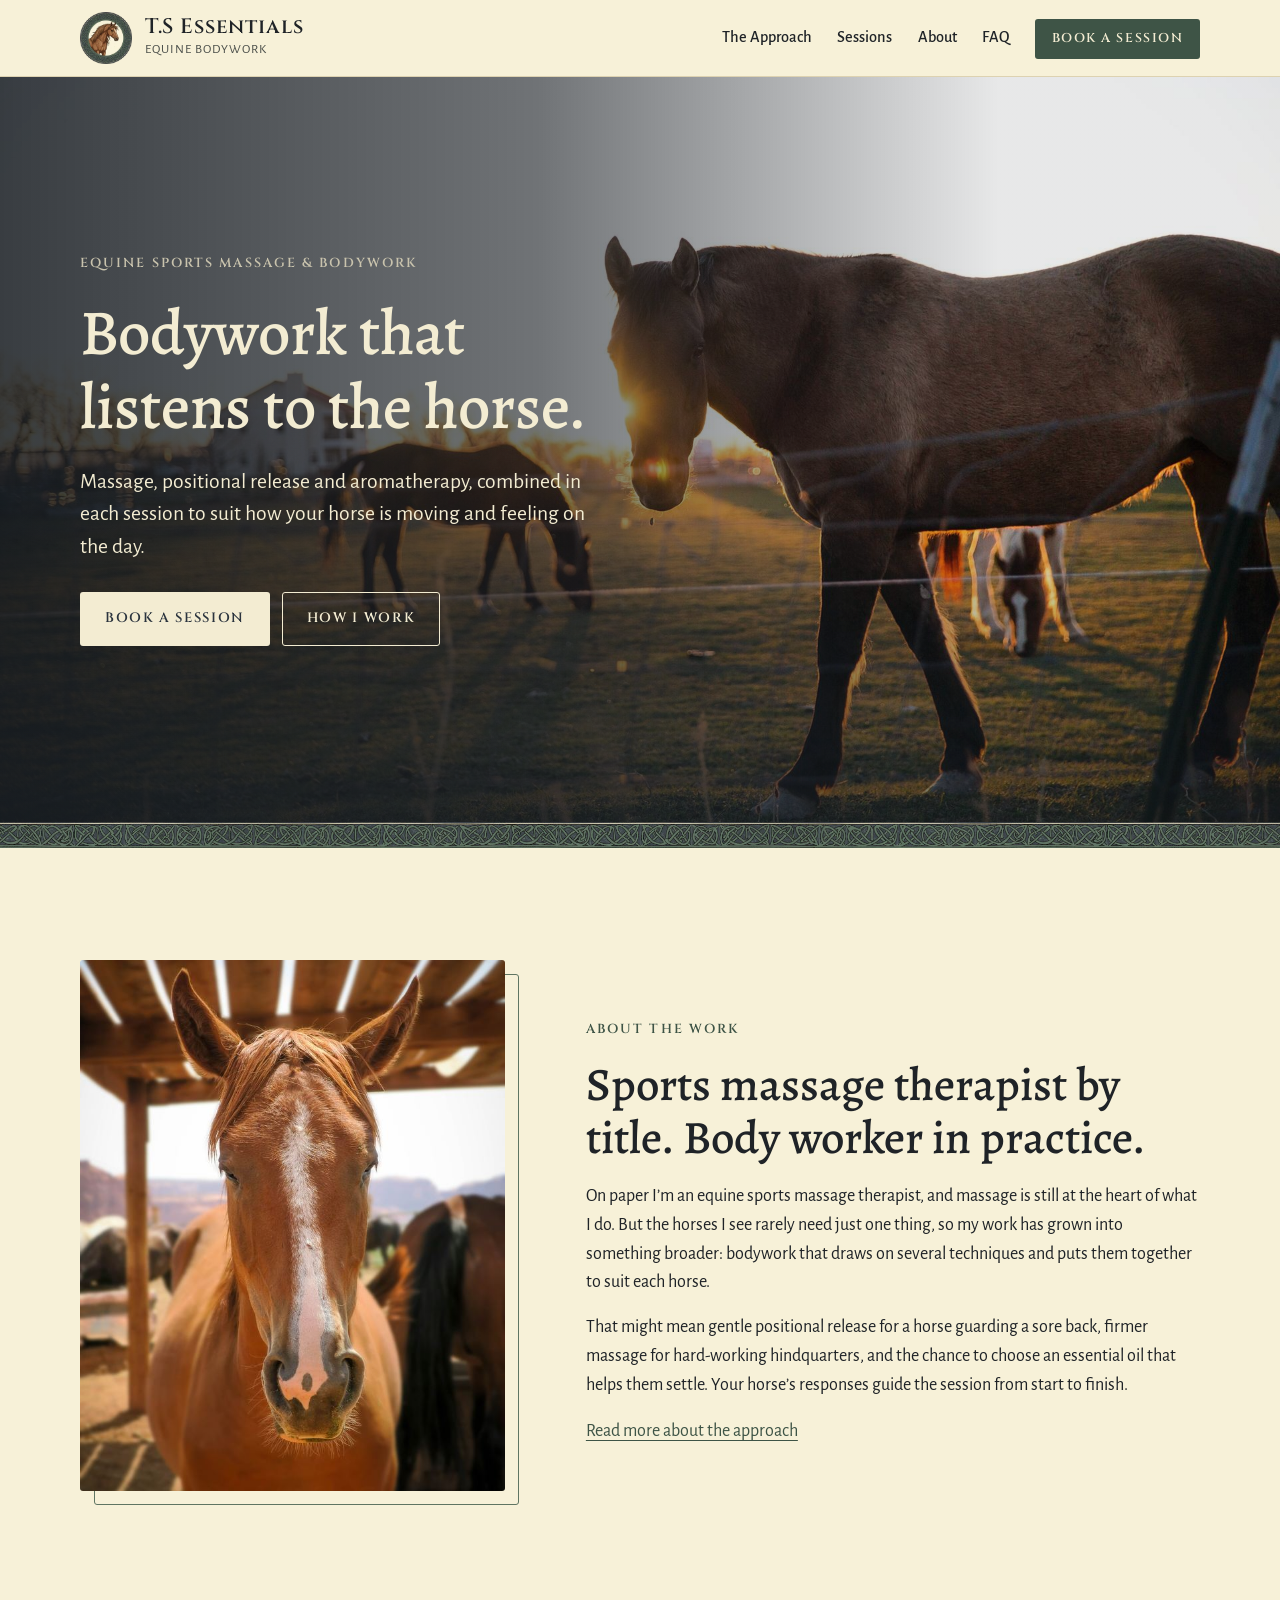
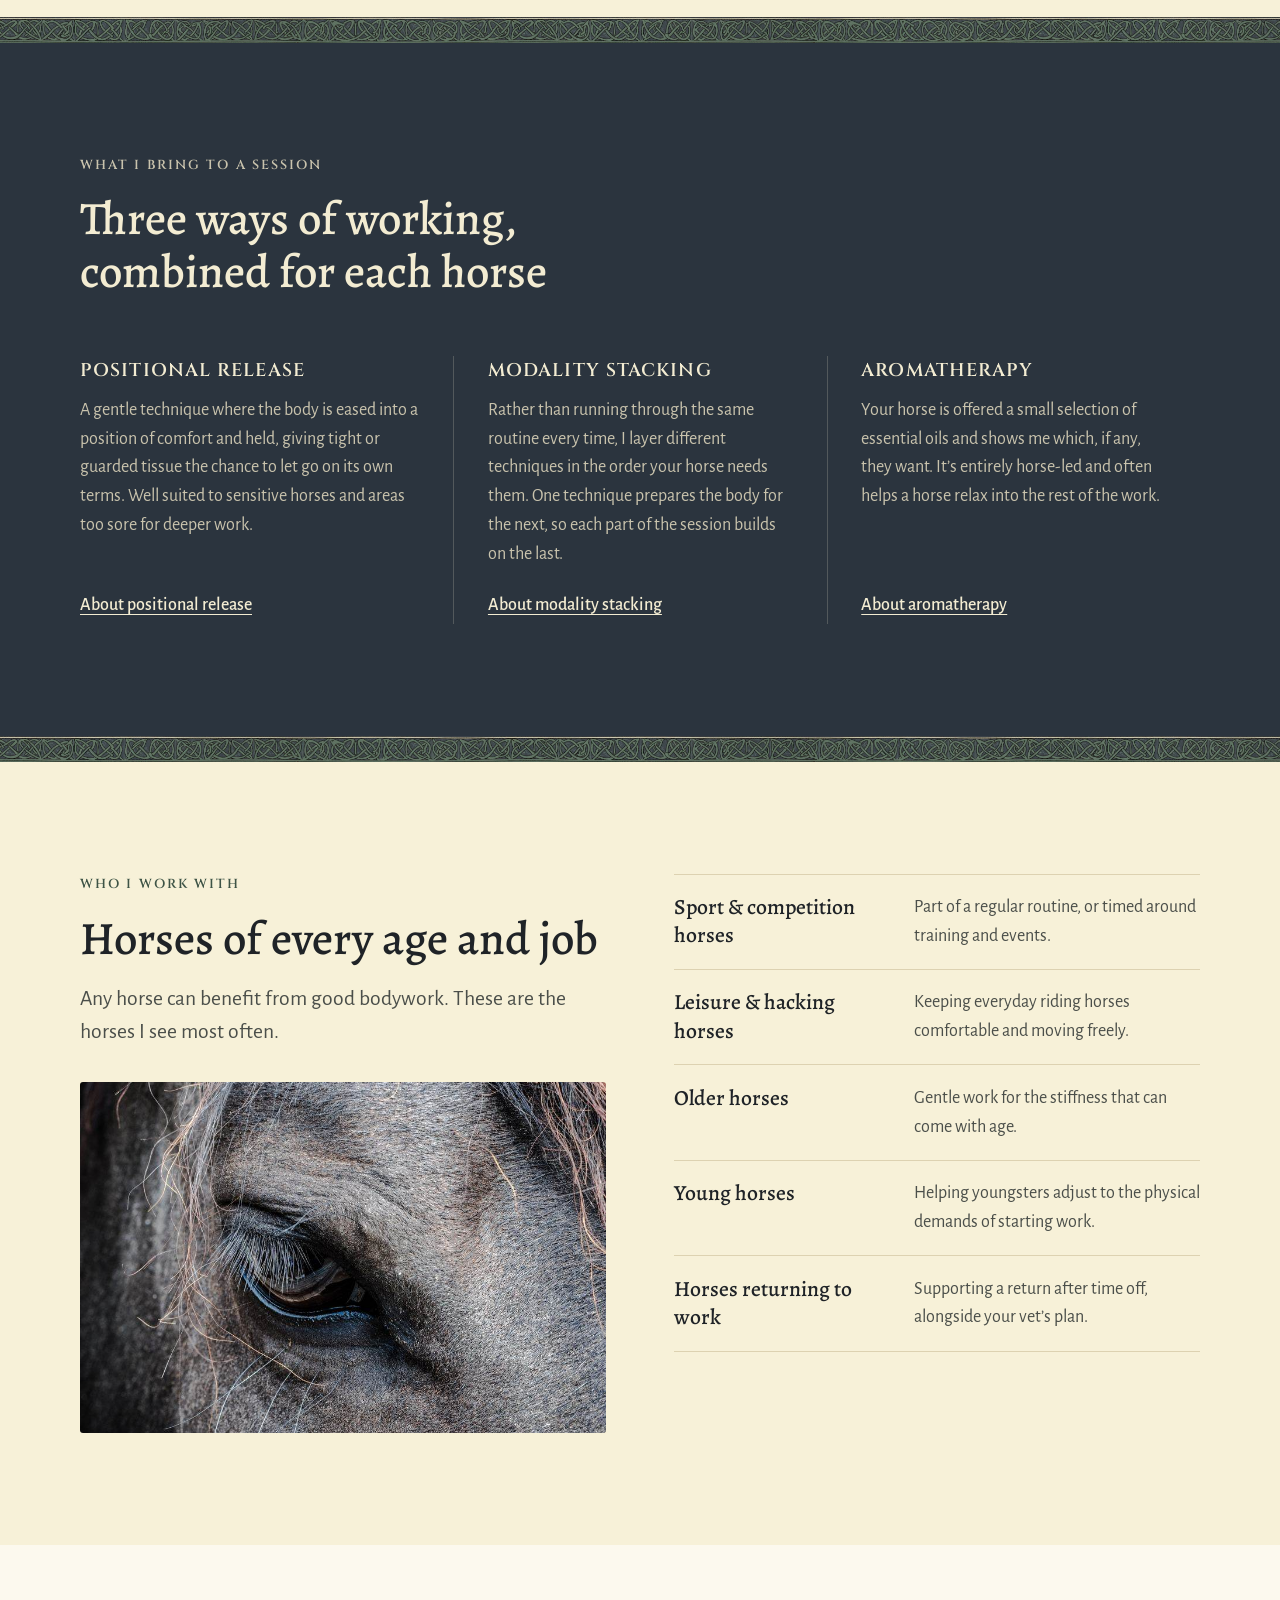
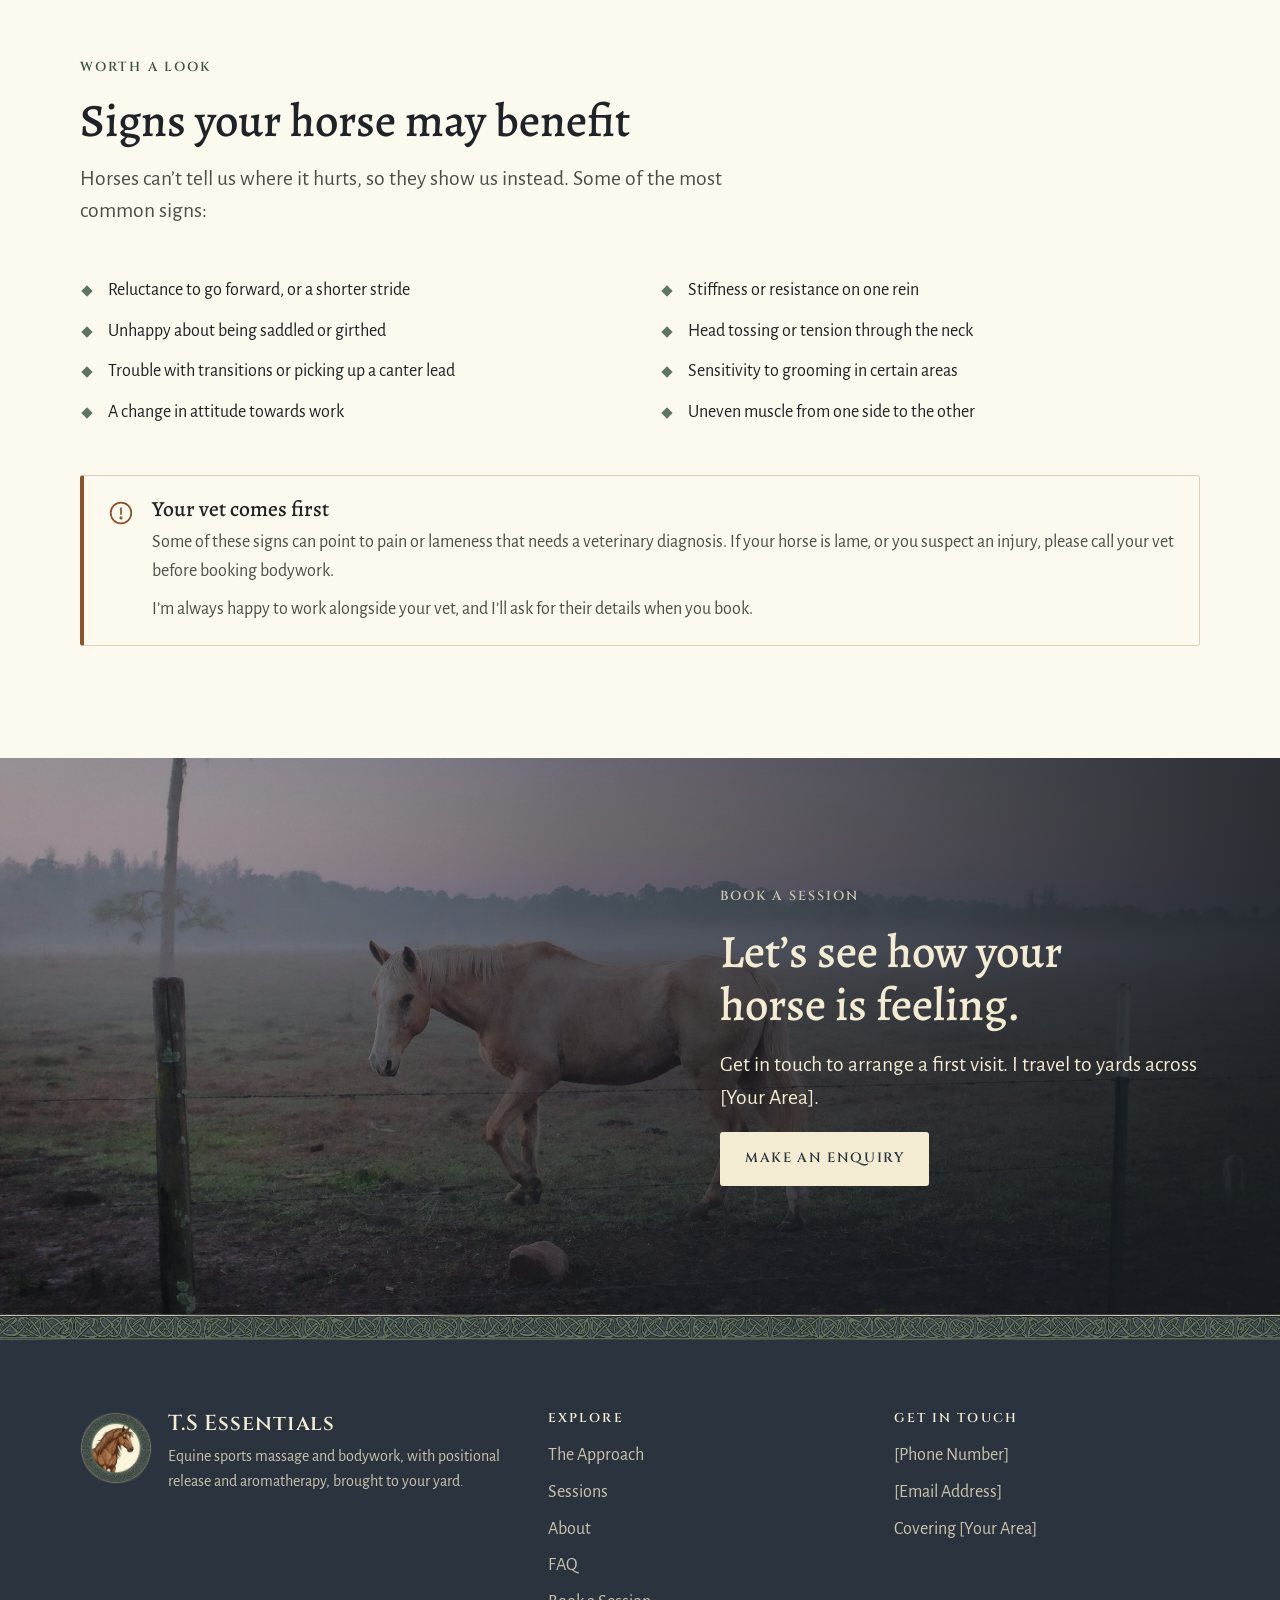
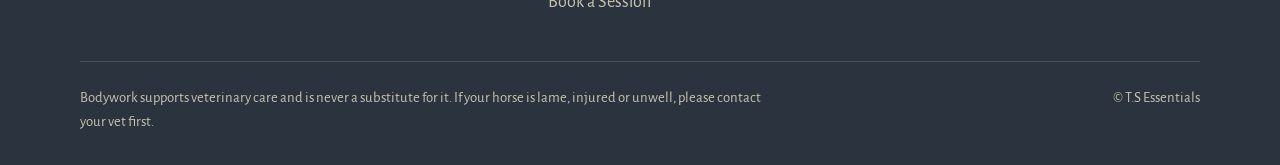
==== ts-essentials-website/index.html @ 5a61f4cd "Add T.S Essentials equine bodywork website Five-page static site (Home, Approach, Sessions/FAQ, Abou" ====
<!doctype html>
<html lang="en">
<head>
<meta charset="utf-8">
<meta name="viewport" content="width=device-width, initial-scale=1, viewport-fit=cover">
<title>T.S Essentials | Equine Sports Massage & Bodywork</title>
<meta name="claude:viewport-fit-sides" content="cover">
<meta name="description" content="Equine sports massage and bodywork combining positional release, massage and horse-led aromatherapy. Sessions at your yard.">
<meta property="og:type" content="website">
<meta property="og:site_name" content="T.S Essentials">
<meta property="og:title" content="T.S Essentials | Equine Sports Massage & Bodywork">
<meta property="og:description" content="Equine sports massage and bodywork combining positional release, massage and horse-led aromatherapy. Sessions at your yard.">
<meta property="og:image" content="images/logo-full.jpg">
<meta name="theme-color" content="#f7f1d8">
<link rel="icon" type="image/png" href="images/favicon.png">
<link rel="apple-touch-icon" href="images/apple-touch-icon.png">
<link rel="preconnect" href="https://fonts.googleapis.com">
<link rel="preconnect" href="https://fonts.gstatic.com" crossorigin>
<link rel="stylesheet" href="https://fonts.googleapis.com/css2?family=Alegreya:ital,wght@0,500;0,600;1,500&family=Alegreya+Sans:wght@400;500;700&family=Cinzel:wght@500;600&display=swap">
<link rel="stylesheet" href="css/styles.css">
<script>document.documentElement.classList.add("js");</script>
</head>
<body>
<a class="skip" href="#main">Skip to content</a>
<header class="site-header">
  <div class="wrap">
    <a class="brand" href="index.html" aria-label="T.S Essentials, home">
      <img src="images/emblem-small.webp" width="52" height="52" alt="">
      <span>
        <span class="brand__name">T.S Essentials</span>
        <span class="brand__sub">Equine Bodywork</span>
      </span>
    </a>
    <button class="nav-toggle" type="button" aria-expanded="false" aria-controls="site-nav">Menu</button>
    <nav class="nav" id="site-nav" aria-label="Main">
      <ul>
        <li><a href="approach.html">The Approach</a></li>
        <li><a href="sessions.html">Sessions</a></li>
        <li><a href="about.html">About</a></li>
        <li><a href="sessions.html#faq">FAQ</a></li>
        <li><a class="nav__cta" href="contact.html">Book a Session</a></li>
      </ul>
    </nav>
  </div>
</header>

<main id="main">

<section class="hero">
  <img class="hero__img" src="images/farm-sunset.jpg" srcset="images/farm-sunset-sm.jpg 900w, images/farm-sunset.jpg 1920w" sizes="100vw" alt="Horses grazing in a paddock at sunset" fetchpriority="high">
  <div class="wrap">
    <div class="hero__inner">
      <p class="eyebrow">Equine sports massage &amp; bodywork</p>
      <h1>Bodywork that listens to the horse.</h1>
      <p>Massage, positional release and aromatherapy, combined in each session to suit how your horse is moving and feeling on the day.</p>
      <div class="actions">
        <a class="btn btn--light" href="contact.html">Book a session</a>
        <a class="btn btn--ghost" href="approach.html">How I work</a>
      </div>
    </div>
  </div>
</section>
<div class="knot" role="presentation"></div>

<section class="section">
  <div class="wrap split">
    <div class="split__media split__media--tall framed">
      <img src="images/chestnut-blaze.jpg" srcset="images/chestnut-blaze-sm.jpg 640w, images/chestnut-blaze.jpg 1100w" sizes="(max-width: 820px) 100vw, 40vw" width="1100" height="1650" alt="A chestnut horse with a white blaze looking out from a field shelter" loading="lazy">
    </div>
    <div class="stack">
      <p class="eyebrow">About the work</p>
      <h2>Sports massage therapist by title. Body worker in practice.</h2>
      <div class="prose">
        <p>On paper I&rsquo;m an equine sports massage therapist, and massage is still at the heart of what I do. But the horses I see rarely need just one thing, so my work has grown into something broader: bodywork that draws on several techniques and puts them together to suit each horse.</p>
        <p>That might mean gentle positional release for a horse guarding a sore back, firmer massage for hard-working hindquarters, and the chance to choose an essential oil that helps them settle. Your horse&rsquo;s responses guide the session from start to finish.</p>
      </div>
      <p><a href="approach.html">Read more about the approach</a></p>
    </div>
  </div>
</section>

<div class="knot" role="presentation"></div>
<section class="band section" aria-labelledby="pillars-title">
  <div class="wrap">
    <div class="band__head">
      <p class="eyebrow">What I bring to a session</p>
      <h2 id="pillars-title">Three ways of working, combined for each horse</h2>
    </div>
    <div class="pillars">
      <article class="pillar">
        <h3>Positional Release</h3>
        <p>A gentle technique where the body is eased into a position of comfort and held, giving tight or guarded tissue the chance to let go on its own terms. Well suited to sensitive horses and areas too sore for deeper work.</p>
        <a class="more" href="approach.html#positional-release">About positional release</a>
      </article>
      <article class="pillar">
        <h3>Modality Stacking</h3>
        <p>Rather than running through the same routine every time, I layer different techniques in the order your horse needs them. One technique prepares the body for the next, so each part of the session builds on the last.</p>
        <a class="more" href="approach.html#modality-stacking">About modality stacking</a>
      </article>
      <article class="pillar">
        <h3>Aromatherapy</h3>
        <p>Your horse is offered a small selection of essential oils and shows me which, if any, they want. It&rsquo;s entirely horse-led and often helps a horse relax into the rest of the work.</p>
        <a class="more" href="approach.html#aromatherapy">About aromatherapy</a>
      </article>
    </div>
  </div>
</section>
<div class="knot" role="presentation"></div>

<section class="section">
  <div class="wrap two-col">
    <div class="stack">
      <p class="eyebrow">Who I work with</p>
      <h2>Horses of every age and job</h2>
      <p class="lede">Any horse can benefit from good bodywork. These are the horses I see most often.</p>
      <img class="mt-1" src="images/horse-eye-sm.jpg" srcset="images/horse-eye-sm.jpg 900w, images/horse-eye.jpg 1920w" sizes="(max-width: 820px) 100vw, 45vw" width="900" height="601" alt="Close-up of a horse&rsquo;s eye and forelock" loading="lazy" style="border-radius: var(--radius); aspect-ratio: 3 / 2; object-fit: cover;">
    </div>
    <dl class="roster">
      <div><dt>Sport &amp; competition horses</dt><dd>Part of a regular routine, or timed around training and events.</dd></div>
      <div><dt>Leisure &amp; hacking horses</dt><dd>Keeping everyday riding horses comfortable and moving freely.</dd></div>
      <div><dt>Older horses</dt><dd>Gentle work for the stiffness that can come with age.</dd></div>
      <div><dt>Young horses</dt><dd>Helping youngsters adjust to the physical demands of starting work.</dd></div>
      <div><dt>Horses returning to work</dt><dd>Supporting a return after time off, alongside your vet&rsquo;s plan.</dd></div>
    </dl>
  </div>
</section>

<section class="section section--paper">
  <div class="wrap">
    <div class="section-head">
      <p class="eyebrow">Worth a look</p>
      <h2>Signs your horse may benefit</h2>
      <p class="lede">Horses can&rsquo;t tell us where it hurts, so they show us instead. Some of the most common signs:</p>
    </div>
    <ul class="checks checks--two">
      <li>Reluctance to go forward, or a shorter stride</li>
      <li>Stiffness or resistance on one rein</li>
      <li>Unhappy about being saddled or girthed</li>
      <li>Head tossing or tension through the neck</li>
      <li>Trouble with transitions or picking up a canter lead</li>
      <li>Sensitivity to grooming in certain areas</li>
      <li>A change in attitude towards work</li>
      <li>Uneven muscle from one side to the other</li>
    </ul>
    <div class="mt-3">
  <div class="notice" role="note">
    <svg viewBox="0 0 24 24" fill="none" stroke="currentColor" stroke-width="1.6" stroke-linecap="round" stroke-linejoin="round" aria-hidden="true"><circle cx="12" cy="12" r="9.5"/><path d="M12 7.5v5.5"/><circle cx="12" cy="16.5" r="0.6" fill="currentColor"/></svg>
    <div>
      <h3>Your vet comes first</h3>
      <p>Some of these signs can point to pain or lameness that needs a veterinary diagnosis. If your horse is lame, or you suspect an injury, please call your vet before booking bodywork.</p>
      <p>I&rsquo;m always happy to work alongside your vet, and I&rsquo;ll ask for their details when you book.</p>
    </div>
  </div>
    </div>
  </div>
</section>

<section class="cta" aria-labelledby="cta-title">
  <img src="images/palomino-fog.jpg" srcset="images/palomino-fog-sm.jpg 900w, images/palomino-fog.jpg 1920w" sizes="100vw" alt="" loading="lazy" style="object-position: 50% 55%;">
  <div class="wrap">
    <div class="cta__inner">
      <p class="eyebrow">Book a session</p>
      <h2 id="cta-title">Let’s see how your horse is feeling.</h2>
      <p>Get in touch to arrange a first visit. I travel to yards across [Your Area].</p>
      <div class="actions"><a class="btn btn--light" href="contact.html">Make an enquiry</a></div>
    </div>
  </div>
</section>

</main>
<div class="knot" role="presentation"></div>
<footer class="site-footer">
  <div class="wrap">
    <div class="footer-grid">
      <div class="footer-brand">
        <img src="images/emblem-small.webp" width="72" height="72" alt="">
        <div>
          <span class="brand__name">T.S Essentials</span>
          <p>Equine sports massage and bodywork, with positional release and aromatherapy, brought to your yard.</p>
        </div>
      </div>
      <div>
        <h2>Explore</h2>
        <ul>
          <li><a href="approach.html">The Approach</a></li>
          <li><a href="sessions.html">Sessions</a></li>
          <li><a href="about.html">About</a></li>
          <li><a href="sessions.html#faq">FAQ</a></li>
          <li><a href="contact.html">Book a Session</a></li>
        </ul>
      </div>
      <div>
        <h2>Get in touch</h2>
        <ul>
          <li><a href="tel:[Phone Number]">[Phone Number]</a></li>
          <li><a href="mailto:[Email Address]">[Email Address]</a></li>
          <li>Covering [Your Area]</li>
        </ul>
      </div>
    </div>
    <div class="footer-base">
      <p>Bodywork supports veterinary care and is never a substitute for it. If your horse is lame, injured or unwell, please contact your vet first.</p>
      <p>&copy; T.S Essentials</p>
    </div>
  </div>
</footer>
<script src="js/main.js" defer></script>
</body>
</html>
---- ts-essentials-website/css/styles.css ----
/* ==========================================================================
   T.S Essentials · Equine Bodywork
   Layout concept: a parchment page framed by the knotwork from the logo.
   Slate bands carry the key messages; inscriptional capitals for labels.
   ========================================================================== */

:root {
  /* Colour, sampled from the logo */
  --parchment: #f7f1d8;      /* logo ground */
  --paper: #fcf9ee;          /* lighter panel */
  --slate: #2b343e;          /* outer ring navy */
  --slate-soft: #3a4550;
  --knot: #5f7562;           /* knotwork green */
  --knot-deep: #3e5446;
  --chestnut: #8f532b;       /* the horse */
  --chestnut-deep: #6b3b1d;
  --ink: #1f2327;
  --ink-soft: #4b4f4a;
  --rule: #ddd2b1;
  --on-dark: #f3ecd2;
  --on-dark-soft: #c9c3ad;

  /* Type */
  --font-mark: "Cinzel", "Trajan Pro", "Times New Roman", serif;
  --font-head: "Alegreya", "Georgia", "Times New Roman", serif;
  --font-body: "Alegreya Sans", "Gill Sans", "Segoe UI", system-ui, sans-serif;

  --step--1: 0.9rem;
  --step-0: 1.125rem;
  --step-1: 1.35rem;
  --step-2: clamp(1.6rem, 1.3rem + 1.2vw, 2.1rem);
  --step-3: clamp(2rem, 1.5rem + 2vw, 2.9rem);
  --step-4: clamp(2.4rem, 1.6rem + 3.4vw, 4rem);

  --measure: 64ch;
  --wrap: 72rem;
  --gutter-l: max(16px, env(safe-area-inset-left, 0px));
  --gutter-r: max(16px, env(safe-area-inset-right, 0px));
  --space-section: clamp(4rem, 3rem + 5vw, 7.5rem);
  --radius: 3px;
  color-scheme: light;
}

*, *::before, *::after { box-sizing: border-box; }

html { -webkit-text-size-adjust: 100%; scroll-behavior: smooth; }
@media (prefers-reduced-motion: reduce) {
  html { scroll-behavior: auto; }
  *, *::before, *::after { transition: none !important; animation: none !important; }
}

body {
  margin: 0;
  background: var(--parchment);
  color: var(--ink);
  font-family: var(--font-body);
  font-size: var(--step-0);
  line-height: 1.6;
  text-rendering: optimizeLegibility;
}

img { display: block; max-width: 100%; height: auto; }

a { color: var(--knot-deep); text-decoration-thickness: 1px; text-underline-offset: 0.2em; }
a:hover { color: var(--chestnut); }

:focus-visible { outline: 2px solid var(--chestnut); outline-offset: 3px; }

h1, h2, h3, h4 {
  font-family: var(--font-head);
  font-weight: 500;
  line-height: 1.15;
  margin: 0;
  text-wrap: balance;
  color: var(--ink);
}
h1 { font-size: var(--step-4); }
h2 { font-size: var(--step-3); }
h3 { font-size: var(--step-2); }
h4 { font-size: var(--step-1); }

p { margin: 0; }

.skip {
  position: absolute; left: -999px; top: 0;
  background: var(--slate); color: var(--on-dark);
  padding: 0.6rem 1rem; z-index: 100;
}
.skip:focus { left: var(--gutter-l); top: 0.5rem; }

/* ---------- Layout helpers ---------- */

.wrap {
  max-width: var(--wrap);
  margin-inline: auto;
  padding-left: var(--gutter-l);
  padding-right: var(--gutter-r);
}

.section { padding-block: var(--space-section); }
.section--tight { padding-block: clamp(3rem, 2rem + 3vw, 5rem); }
.section--paper { background: var(--paper); }

.stack { display: flex; flex-direction: column; gap: 1.1rem; }
.stack > * { min-width: 0; }
.prose { max-width: var(--measure); }
.prose p + p { margin-top: 1rem; }

.eyebrow {
  font-family: var(--font-mark);
  font-size: 0.82rem;
  font-weight: 600;
  letter-spacing: 0.16em;
  text-transform: uppercase;
  color: var(--knot-deep);
}

.lede { font-size: var(--step-1); line-height: 1.5; color: var(--ink-soft); }

/* The knotwork band, unrolled from the logo's ring */
.knot {
  height: 26px;
  background: var(--slate) url("../images/knot-band.webp") repeat-x center / auto 100%;
}
.knot--thin { height: 18px; }

/* ---------- Buttons ---------- */

.btn {
  display: inline-flex; align-items: center; justify-content: center; gap: 0.5rem;
  font-family: var(--font-mark);
  font-weight: 600;
  font-size: 0.85rem;
  letter-spacing: 0.12em;
  text-transform: uppercase;
  text-decoration: none;
  padding: 0.95rem 1.5rem;
  border: 1px solid transparent;
  border-radius: var(--radius);
  cursor: pointer;
  transition: background-color 0.2s ease, color 0.2s ease, border-color 0.2s ease;
}
.btn--primary { background: var(--knot-deep); color: var(--on-dark); }
.btn--primary:hover { background: var(--slate); color: var(--on-dark); }
.btn--light { background: var(--on-dark); color: var(--slate); }
.btn--light:hover { background: var(--paper); color: var(--chestnut-deep); }
.btn--ghost { border-color: currentColor; color: var(--on-dark); background: transparent; }
.btn--ghost:hover { background: rgba(243, 236, 210, 0.12); color: var(--on-dark); }
.btn--outline { border-color: var(--knot-deep); color: var(--knot-deep); background: transparent; }
.btn--outline:hover { background: var(--knot-deep); color: var(--on-dark); }

.actions { display: flex; flex-wrap: wrap; gap: 0.75rem; }

/* ---------- Header ---------- */

body::before {
  content: ""; position: fixed; inset: 0 0 auto;
  height: env(safe-area-inset-top, 0px);
  z-index: 60; background: var(--parchment);
}

.site-header {
  position: sticky;
  top: env(safe-area-inset-top, 0px);
  z-index: 50;
  background: var(--parchment);
  border-bottom: 1px solid var(--rule);
}
.site-header .wrap {
  display: flex; align-items: center; justify-content: space-between;
  gap: 1rem; min-height: 76px;
}

.brand {
  display: flex; align-items: center; gap: 0.8rem;
  text-decoration: none; color: var(--ink);
}
.brand img { width: 52px; height: 52px; }
.brand__name {
  display: block;
  font-family: var(--font-mark);
  font-weight: 600;
  font-size: 1.3rem;
  letter-spacing: 0.04em;
  line-height: 1.1;
  color: var(--ink);
}
.brand__sub {
  display: block;
  font-family: var(--font-body);
  font-size: 0.82rem;
  letter-spacing: 0.08em;
  text-transform: uppercase;
  color: var(--ink-soft);
}
.brand:hover .brand__name { color: var(--chestnut-deep); }

.nav ul {
  list-style: none; margin: 0; padding: 0;
  display: flex; align-items: center; gap: 0.25rem 1.6rem; flex-wrap: wrap;
}
.nav a {
  font-family: var(--font-body);
  font-weight: 500;
  font-size: 1.02rem;
  color: var(--ink);
  text-decoration: none;
  padding-block: 0.4rem;
  border-bottom: 2px solid transparent;
}
.nav a:hover { color: var(--knot-deep); border-bottom-color: var(--rule); }
.nav a[aria-current="page"] { border-bottom-color: var(--knot); }
.nav .nav__cta {
  font-family: var(--font-mark);
  font-size: 0.8rem; font-weight: 600;
  letter-spacing: 0.12em; text-transform: uppercase;
  background: var(--knot-deep); color: var(--on-dark);
  padding: 0.7rem 1.05rem; border-radius: var(--radius); border: 0;
}
.nav .nav__cta:hover { background: var(--slate); color: var(--on-dark); }
.nav .nav__cta[aria-current="page"] { background: var(--slate); }

.nav-toggle {
  display: none;
  font: 600 0.8rem/1 var(--font-mark);
  letter-spacing: 0.12em; text-transform: uppercase;
  color: var(--ink); background: transparent;
  border: 1px solid var(--ink-soft); border-radius: var(--radius);
  padding: 0.65rem 0.85rem; cursor: pointer;
}

@media (max-width: 860px) {
  .js .nav-toggle { display: inline-block; }
  .js .nav {
    display: none;
    position: absolute; left: 0; right: 0; top: 100%;
    background: var(--parchment);
    border-bottom: 1px solid var(--rule);
    padding: 0.5rem var(--gutter-r) 1.25rem var(--gutter-l);
  }
  .js .nav.is-open { display: block; }
  .js .nav ul { flex-direction: column; align-items: stretch; gap: 0; }
  .js .nav li a { display: block; padding: 0.8rem 0; border-bottom: 1px solid var(--rule); }
  .js .nav li:last-child a { margin-top: 1rem; text-align: center; border-bottom: 0; }
  .site-header .wrap { position: relative; }
  /* Without script, the menu simply wraps under the brand */
  html:not(.js) .site-header .wrap { flex-wrap: wrap; padding-block: 0.75rem; }
}

@media (max-width: 420px) {
  .brand img { width: 44px; height: 44px; }
  .brand__name { font-size: 1.12rem; }
  .brand__sub { font-size: 0.74rem; }
}

/* ---------- Hero (home) ---------- */

.hero {
  position: relative;
  isolation: isolate;
  color: var(--on-dark);
  background: var(--slate);
  overflow: hidden;
}
.hero__img {
  position: absolute; inset: 0; z-index: -2;
  width: 100%; height: 100%;
  object-fit: cover; object-position: 62% 60%;
}
.hero::after {
  content: ""; position: absolute; inset: 0; z-index: -1;
  background:
    linear-gradient(90deg, rgba(24, 29, 34, 0.86) 0%, rgba(24, 29, 34, 0.62) 42%, rgba(24, 29, 34, 0.1) 78%),
    linear-gradient(0deg, rgba(24, 29, 34, 0.55) 0%, rgba(24, 29, 34, 0) 40%);
}
.hero .wrap { padding-block: clamp(5.5rem, 4rem + 9vw, 11rem); }
.hero__inner { max-width: 36rem; display: flex; flex-direction: column; gap: 1.4rem; }
.hero .eyebrow { color: var(--on-dark-soft); }
.hero h1 { color: var(--on-dark); }
.hero p:not(.eyebrow) { font-size: var(--step-1); line-height: 1.5; color: var(--on-dark); max-width: 32rem; }
.hero .actions { margin-top: 0.4rem; }
@media (max-width: 760px) {
  .hero__img { object-position: 72% 60%; }
  .hero::after {
    background: linear-gradient(0deg, rgba(24, 29, 34, 0.88) 0%, rgba(24, 29, 34, 0.62) 55%, rgba(24, 29, 34, 0.5) 100%);
  }
}

/* ---------- Page header (inner pages) ---------- */

.page-head {
  position: relative; isolation: isolate;
  background: var(--slate); color: var(--on-dark);
  overflow: hidden;
}
.page-head img {
  position: absolute; inset: 0; z-index: -2;
  width: 100%; height: 100%; object-fit: cover;
}
.page-head::after {
  content: ""; position: absolute; inset: 0; z-index: -1;
  background: linear-gradient(90deg, rgba(24, 29, 34, 0.84) 0%, rgba(24, 29, 34, 0.55) 55%, rgba(24, 29, 34, 0.2) 100%);
}
@media (max-width: 760px) {
  .page-head::after { background: linear-gradient(0deg, rgba(24, 29, 34, 0.85) 0%, rgba(24, 29, 34, 0.6) 100%); }
}
.page-head .wrap { padding-block: clamp(4rem, 3rem + 6vw, 7.5rem); }
.page-head__inner { max-width: 38rem; display: flex; flex-direction: column; gap: 1rem; }
.page-head .eyebrow { color: var(--on-dark-soft); }
.page-head h1 { color: var(--on-dark); font-size: var(--step-4); }
.page-head p:not(.eyebrow) { color: var(--on-dark); font-size: var(--step-1); line-height: 1.5; }

/* ---------- Split (image + text) ---------- */

.split {
  display: grid;
  grid-template-columns: minmax(0, 5fr) minmax(0, 7fr);
  gap: clamp(2rem, 1rem + 4vw, 5rem);
  align-items: center;
}
.split--flip { grid-template-columns: minmax(0, 7fr) minmax(0, 5fr); }
.split--flip > .split__media { order: 2; }
.split--top { align-items: start; }

.split__media img {
  width: 100%;
  border-radius: var(--radius);
}
.split__media--tall img { aspect-ratio: 4 / 5; object-fit: cover; }
.split__media--wide img { aspect-ratio: 4 / 3; object-fit: cover; }

/* A framed photo: thin knot-green keyline offset behind */
.framed { position: relative; }
.framed::before {
  content: ""; position: absolute;
  inset: 14px -14px -14px 14px;
  border: 1px solid var(--knot);
  border-radius: var(--radius);
  z-index: -1;
}
.framed { isolation: isolate; margin-right: 14px; margin-bottom: 14px; }

@media (max-width: 820px) {
  .split, .split--flip { grid-template-columns: minmax(0, 1fr); }
  .split--flip > .split__media { order: 0; }
  .split__media--tall img { aspect-ratio: 4 / 3; }
}

/* ---------- Slate band with three pillars ---------- */

.band {
  background: var(--slate);
  color: var(--on-dark);
}
.band h2, .band h3 { color: var(--on-dark); }
.band .eyebrow { color: var(--on-dark-soft); }
.band p { color: var(--on-dark-soft); }
.band a { color: var(--on-dark); }
.band a:hover { color: #e6c9a6; }

.band__head { max-width: 40rem; display: flex; flex-direction: column; gap: 1rem; margin-bottom: clamp(2.5rem, 2rem + 2vw, 3.75rem); }

.pillars {
  display: grid;
  grid-template-columns: repeat(3, minmax(0, 1fr));
  gap: 0;
}
.pillar {
  display: flex; flex-direction: column; gap: 0.9rem;
  padding: 0.25rem clamp(1.25rem, 0.5rem + 2vw, 2.25rem);
  border-left: 1px solid rgba(243, 236, 210, 0.2);
}
.pillar:first-child { padding-left: 0; border-left: 0; }
.pillar h3 {
  font-family: var(--font-mark);
  font-size: 1.15rem;
  font-weight: 600;
  letter-spacing: 0.06em;
  text-transform: uppercase;
}
.pillar .more {
  margin-top: auto;
  padding-top: 0.5rem;
  font-weight: 500;
}

@media (max-width: 860px) {
  .pillars { grid-template-columns: minmax(0, 1fr); gap: 2.25rem; }
  .pillar, .pillar:first-child { padding: 1.75rem 0 0; border-left: 0; border-top: 1px solid rgba(243, 236, 210, 0.2); }
  .pillar:first-child { border-top: 0; padding-top: 0; }
}

/* ---------- Lists ---------- */

.checks { list-style: none; margin: 0; padding: 0; display: grid; gap: 0.75rem; }
.checks li {
  position: relative;
  padding-left: 1.75rem;
}
.checks li::before {
  /* small knot-green lozenge */
  content: "";
  position: absolute; left: 0.2rem; top: 0.62em;
  width: 0.5rem; height: 0.5rem;
  background: var(--knot);
  transform: rotate(45deg);
}
.checks--two { grid-template-columns: repeat(2, minmax(0, 1fr)); column-gap: 2.5rem; }
@media (max-width: 640px) { .checks--two { grid-template-columns: minmax(0, 1fr); } }

.checks strong { font-weight: 700; color: var(--ink); }

/* Who-I-work-with list: term + description */
.roster { display: grid; gap: 0; margin: 0; }
.roster div {
  display: grid; grid-template-columns: minmax(0, 13rem) minmax(0, 1fr);
  gap: 0.4rem 2rem;
  padding-block: 1.15rem;
  border-top: 1px solid var(--rule);
}
.roster div:last-child { border-bottom: 1px solid var(--rule); }
.roster dt { font-family: var(--font-head); font-size: var(--step-1); font-weight: 500; line-height: 1.3; }
.roster dd { margin: 0; color: var(--ink-soft); }
@media (max-width: 640px) { .roster div { grid-template-columns: minmax(0, 1fr); } }

/* ---------- Notice (vet note) ---------- */

.notice {
  display: grid;
  grid-template-columns: auto minmax(0, 1fr);
  gap: 1.1rem;
  align-items: start;
  background: var(--paper);
  border: 1px solid var(--rule);
  border-left: 4px solid var(--chestnut);
  padding: 1.35rem 1.5rem;
  border-radius: var(--radius);
}
.notice svg { width: 26px; height: 26px; color: var(--chestnut); margin-top: 0.15rem; }
.notice h3 { font-size: var(--step-1); margin-bottom: 0.35rem; }
.notice p { color: var(--ink-soft); }
.notice p + p { margin-top: 0.6rem; }

/* ---------- Steps (a real sequence) ---------- */

.steps { list-style: none; margin: 0; padding: 0; counter-reset: step; display: grid; gap: 0; }
.steps li {
  counter-increment: step;
  display: grid;
  grid-template-columns: 4.25rem minmax(0, 1fr);
  gap: 0.25rem 1.25rem;
  padding-block: 1.6rem;
  border-top: 1px solid var(--rule);
}
.steps li:last-child { border-bottom: 1px solid var(--rule); }
.steps li::before {
  content: counter(step, upper-roman);
  grid-row: span 2;
  font-family: var(--font-mark);
  font-weight: 600;
  font-size: 1.5rem;
  color: var(--knot);
  line-height: 1.2;
}
.steps h3 { font-size: var(--step-1); }
.steps p { color: var(--ink-soft); grid-column: 2; }

/* ---------- Release signs (approach page) ---------- */

.signs {
  display: grid;
  grid-template-columns: repeat(2, minmax(0, 1fr));
  gap: 0;
  margin: 0; padding: 0; list-style: none;
  border-top: 1px solid var(--rule);
}
.signs li {
  padding: 1rem 1rem 1rem 0;
  border-bottom: 1px solid var(--rule);
}
.signs li:nth-child(odd) { padding-right: 1.5rem; }
.signs li:nth-child(even) { padding-left: 1.5rem; border-left: 1px solid var(--rule); }
.signs strong { display: block; font-family: var(--font-head); font-weight: 500; font-size: 1.15rem; }
.signs span { color: var(--ink-soft); font-size: 1rem; }
@media (max-width: 560px) {
  .signs { grid-template-columns: minmax(0, 1fr); }
  .signs li:nth-child(even) { padding-left: 0; border-left: 0; }
}

/* ---------- Quote-style statement ---------- */

.statement {
  font-family: var(--font-head);
  font-style: italic;
  font-size: var(--step-2);
  line-height: 1.35;
  color: var(--ink);
  max-width: 40rem;
}

/* ---------- Photo strip ---------- */

.photo-band { position: relative; }
.photo-band img { width: 100%; height: clamp(240px, 34vw, 460px); object-fit: cover; }

/* ---------- CTA panel ---------- */

.cta {
  position: relative; isolation: isolate; overflow: hidden;
  background: var(--slate); color: var(--on-dark);
}
.cta img {
  position: absolute; inset: 0; z-index: -2;
  width: 100%; height: 100%; object-fit: cover; object-position: 50% 55%;
}
.cta::after {
  content: ""; position: absolute; inset: 0; z-index: -1;
  background: linear-gradient(90deg, rgba(24, 29, 34, 0.15) 0%, rgba(24, 29, 34, 0.55) 45%, rgba(24, 29, 34, 0.85) 100%);
}
.cta .wrap { padding-block: clamp(4.5rem, 3.5rem + 6vw, 8rem); display: flex; justify-content: flex-end; }
.cta__inner { max-width: 30rem; display: flex; flex-direction: column; gap: 1.1rem; }
.cta h2 { color: var(--on-dark); }
.cta p:not(.eyebrow) { color: var(--on-dark); font-size: var(--step-1); line-height: 1.5; }
.cta .eyebrow { color: var(--on-dark-soft); }
@media (max-width: 700px) {
  .cta::after { background: linear-gradient(0deg, rgba(24, 29, 34, 0.88) 0%, rgba(24, 29, 34, 0.55) 100%); }
}

/* ---------- FAQ ---------- */

.faq { display: grid; gap: 0; border-top: 1px solid var(--rule); }
.faq details { border-bottom: 1px solid var(--rule); }
.faq summary {
  list-style: none;
  cursor: pointer;
  display: flex; justify-content: space-between; align-items: baseline; gap: 1.5rem;
  padding: 1.25rem 0;
  font-family: var(--font-head);
  font-size: var(--step-1);
  font-weight: 500;
  line-height: 1.3;
}
.faq summary::-webkit-details-marker { display: none; }
.faq summary::after {
  content: "+";
  flex: none;
  font-family: var(--font-body);
  font-size: 1.6rem; line-height: 1;
  color: var(--knot);
}
.faq details[open] summary::after { content: "\2212"; }
.faq summary:hover { color: var(--knot-deep); }
.faq .answer { padding: 0 0 1.4rem; max-width: var(--measure); color: var(--ink-soft); }
.faq .answer p + p { margin-top: 0.75rem; }

/* ---------- Contact ---------- */

.contact-grid {
  display: grid;
  grid-template-columns: minmax(0, 7fr) minmax(0, 4fr);
  gap: clamp(2rem, 1rem + 4vw, 5rem);
  align-items: start;
}
@media (max-width: 880px) { .contact-grid { grid-template-columns: minmax(0, 1fr); } }

.form { display: grid; gap: 1.25rem; }
.form fieldset { border: 0; padding: 0; margin: 0; display: grid; gap: 1.25rem; }
.form legend {
  font-family: var(--font-mark);
  font-weight: 600; font-size: 0.82rem;
  letter-spacing: 0.16em; text-transform: uppercase;
  color: var(--knot-deep);
  padding: 0; margin-bottom: 0.25rem;
}
.form .row { display: grid; grid-template-columns: repeat(2, minmax(0, 1fr)); gap: 1.25rem; }
@media (max-width: 560px) { .form .row { grid-template-columns: minmax(0, 1fr); } }

.field { display: flex; flex-direction: column; gap: 0.4rem; min-width: 0; }
.field label { font-weight: 500; font-size: 1rem; }
.field .hint { font-size: 0.9rem; color: var(--ink-soft); }
.field input, .field textarea, .field select {
  width: 100%;
  font: inherit;
  font-size: 1.05rem;
  color: var(--ink);
  background: var(--paper);
  border: 1px solid #c9bd99;
  border-radius: var(--radius);
  padding: 0.75rem 0.85rem;
}
.field textarea { min-height: 9rem; resize: vertical; }
.field input:focus, .field textarea:focus, .field select:focus {
  outline: 2px solid var(--knot); outline-offset: 0; border-color: var(--knot);
}
.req { color: var(--chestnut); }

.form__status {
  padding: 1rem 1.15rem;
  background: var(--paper);
  border: 1px solid var(--rule);
  border-left: 4px solid var(--knot);
  border-radius: var(--radius);
}

.aside-card {
  background: var(--slate);
  color: var(--on-dark);
  border-radius: var(--radius);
  overflow: hidden;
}
.aside-card__body { padding: 1.75rem; display: flex; flex-direction: column; gap: 1.25rem; }
.aside-card h2, .aside-card h3 { color: var(--on-dark); }
.aside-card dl { margin: 0; display: grid; gap: 1rem; }
.aside-card dt {
  font-family: var(--font-mark); font-weight: 600;
  font-size: 0.75rem; letter-spacing: 0.16em; text-transform: uppercase;
  color: var(--on-dark-soft);
}
.aside-card dd { margin: 0.15rem 0 0; font-size: 1.1rem; overflow-wrap: anywhere; }
.aside-card a { color: var(--on-dark); }
.aside-card p { color: var(--on-dark-soft); font-size: 1rem; }

/* ---------- Footer ---------- */

.site-footer { background: var(--slate); color: var(--on-dark-soft); }
.site-footer .wrap { padding-block: clamp(3rem, 2.5rem + 3vw, 4.5rem) 2rem; }
.footer-grid {
  display: grid;
  grid-template-columns: minmax(0, 1.4fr) minmax(0, 1fr) minmax(0, 1fr);
  gap: 2.5rem;
}
.footer-brand { display: flex; gap: 1rem; align-items: flex-start; }
.footer-brand img { width: 72px; height: 72px; flex: none; }
.footer-brand .brand__name { color: var(--on-dark); font-size: 1.35rem; }
.footer-brand p { font-size: 1rem; margin-top: 0.5rem; max-width: 22rem; }
.site-footer h2 {
  font-family: var(--font-mark); font-weight: 600;
  font-size: 0.8rem; letter-spacing: 0.16em; text-transform: uppercase;
  color: var(--on-dark); margin-bottom: 0.9rem;
}
.site-footer ul { list-style: none; margin: 0; padding: 0; display: grid; gap: 0.5rem; }
.site-footer a { color: var(--on-dark-soft); text-decoration: none; }
.site-footer a:hover { color: var(--on-dark); text-decoration: underline; }
.footer-base {
  margin-top: 2.75rem; padding-top: 1.5rem;
  border-top: 1px solid rgba(243, 236, 210, 0.16);
  display: flex; flex-wrap: wrap; justify-content: space-between; gap: 0.75rem 2rem;
  font-size: 0.92rem;
}
.footer-base p { max-width: 44rem; }
@media (max-width: 820px) { .footer-grid { grid-template-columns: minmax(0, 1fr); } }

/* ---------- Small utilities ---------- */

.center { text-align: center; }
.mt-1 { margin-top: 1rem; }
.mt-2 { margin-top: 2rem; }
.mt-3 { margin-top: 3rem; }
.section-head { display: flex; flex-direction: column; gap: 1rem; max-width: 44rem; margin-bottom: clamp(2rem, 1.5rem + 2vw, 3rem); }
.two-col { display: grid; grid-template-columns: repeat(2, minmax(0, 1fr)); gap: clamp(2rem, 1rem + 4vw, 5rem); align-items: start; }
.two-col > * { min-width: 0; }
@media (max-width: 820px) { .two-col { grid-template-columns: minmax(0, 1fr); } }

.visually-hidden {
  position: absolute !important; width: 1px; height: 1px;
  padding: 0; margin: -1px; overflow: hidden; clip: rect(0, 0, 0, 0); border: 0;
}
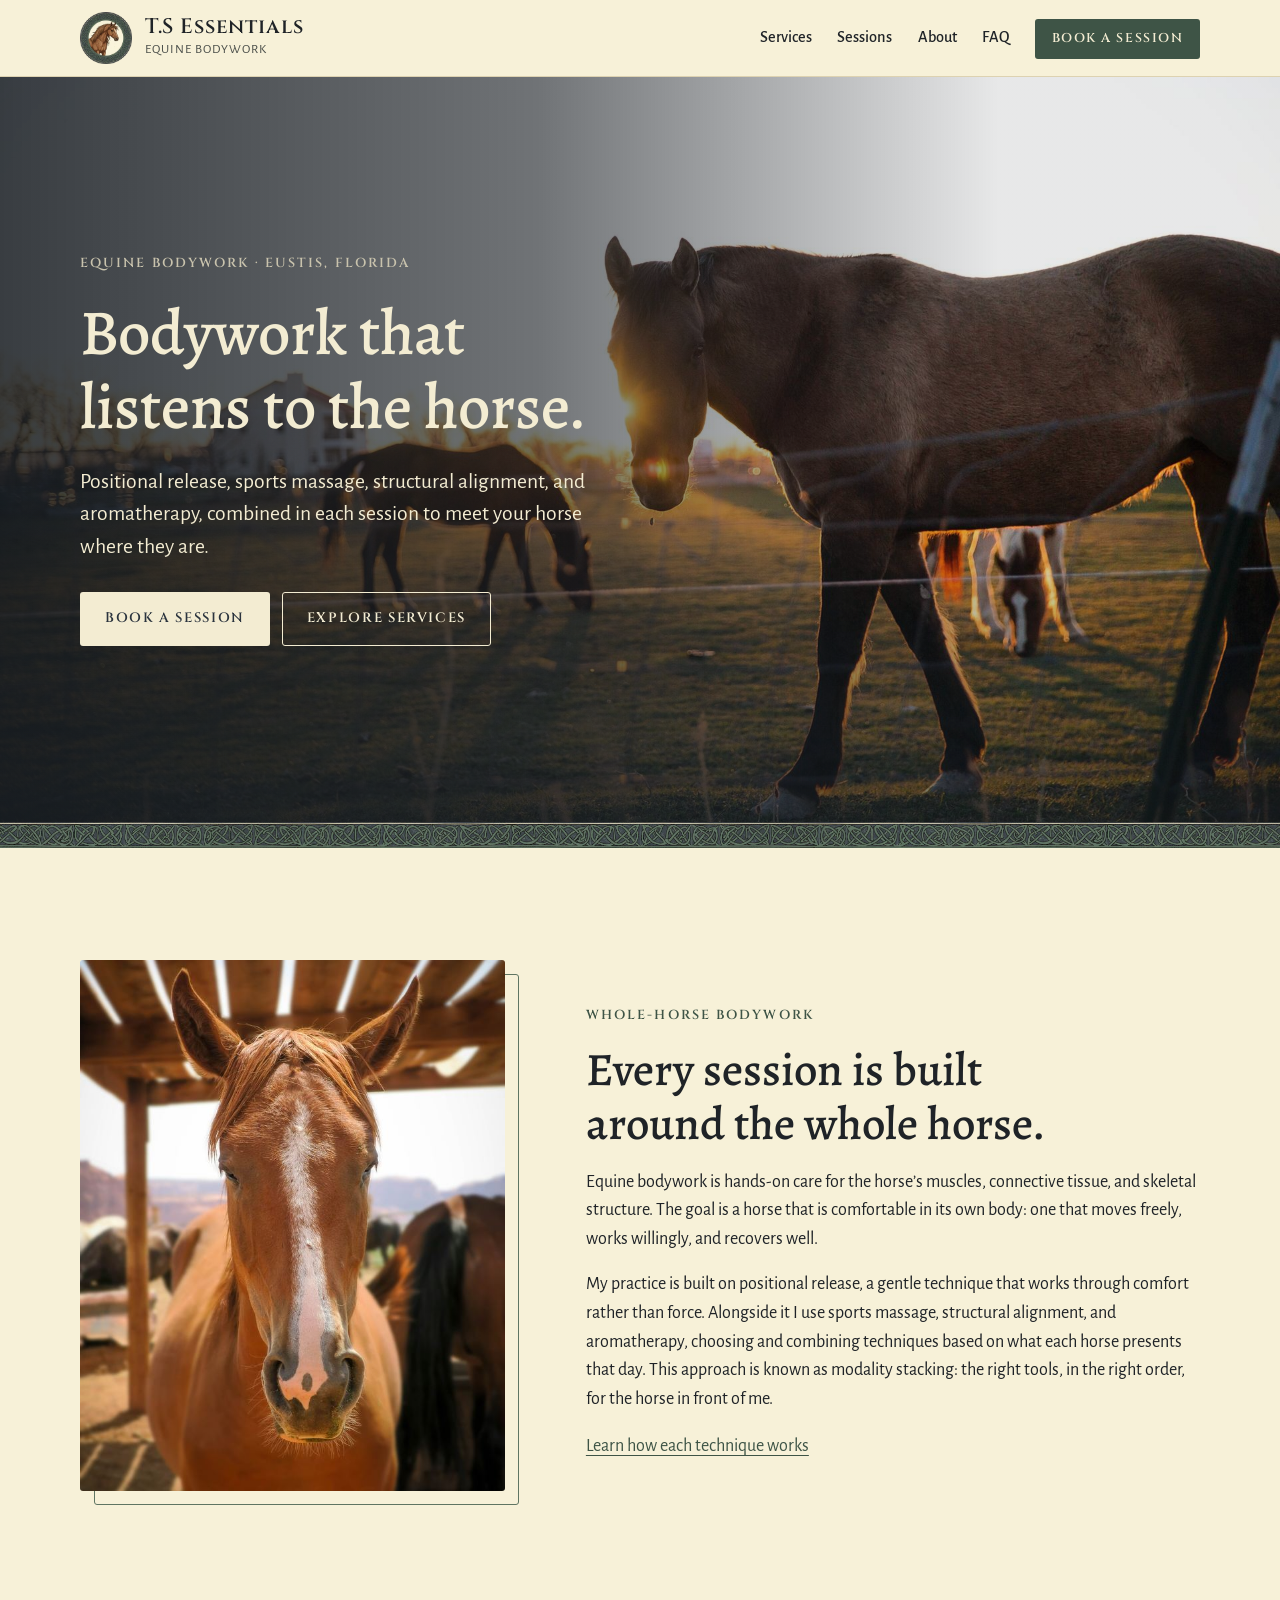
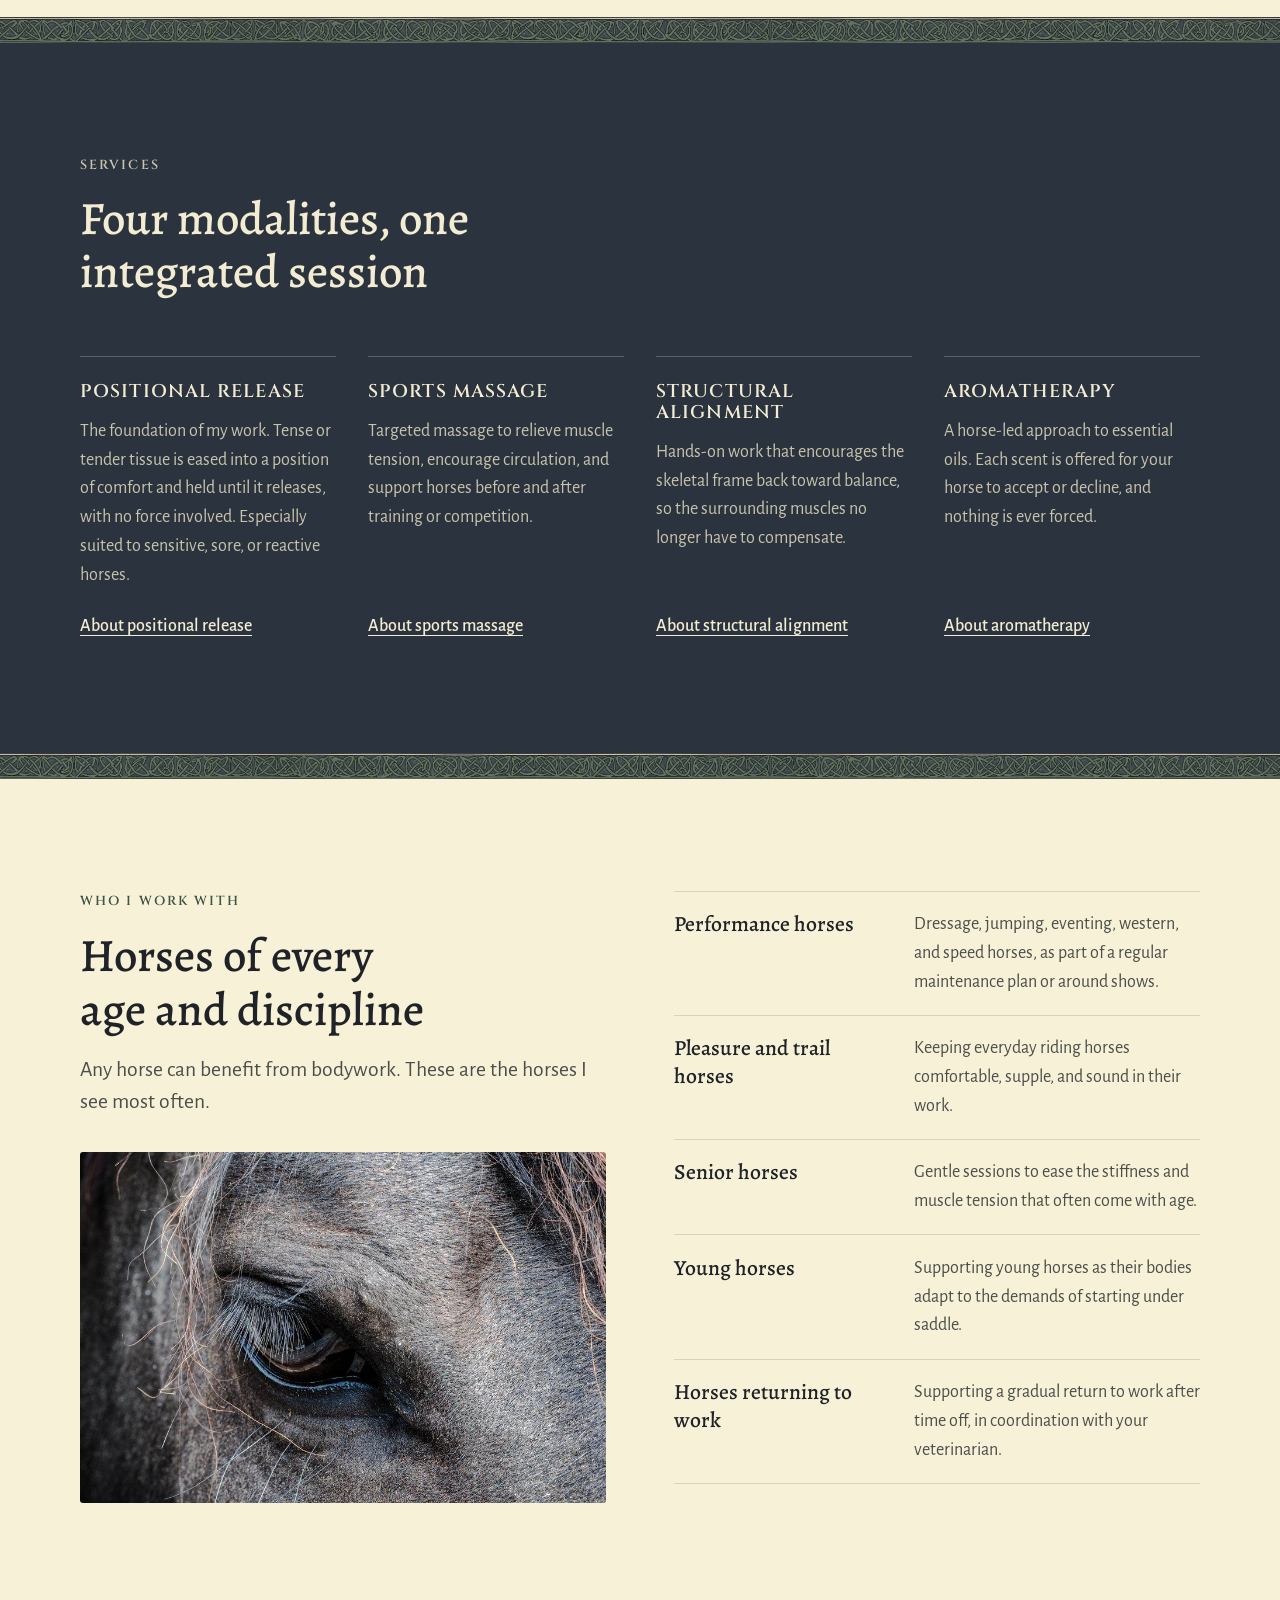
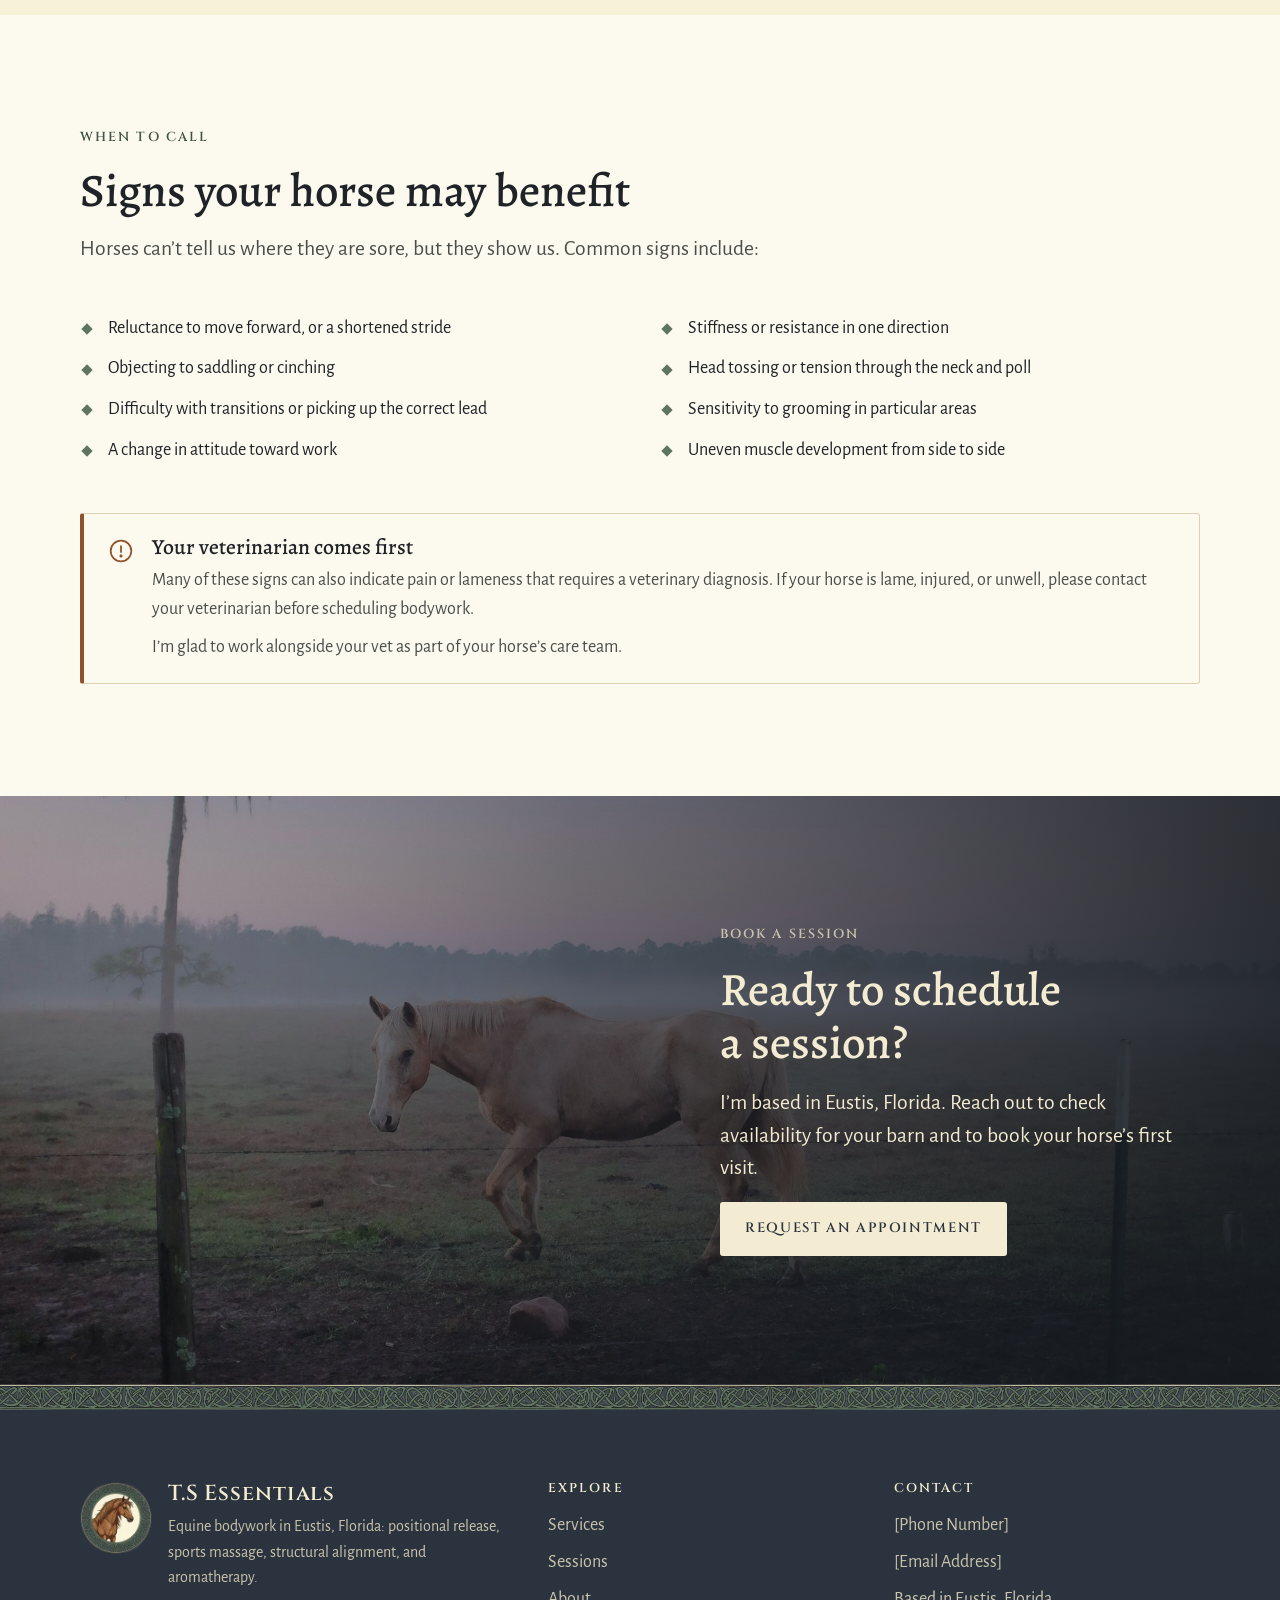
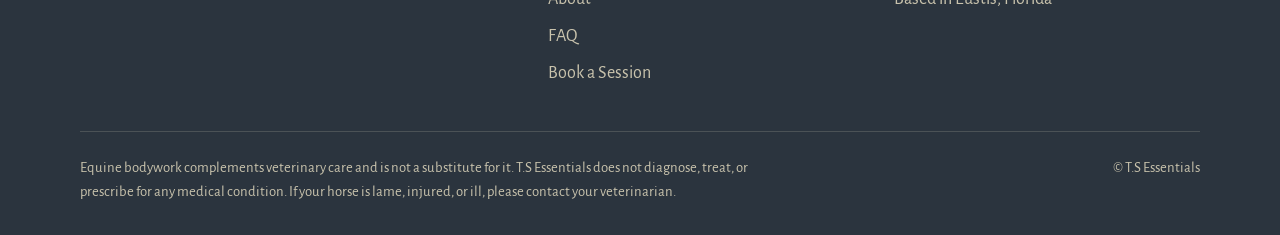
==== commit ffe165c5: "Rewrite T.S Essentials site copy with researched, professional content - Rename The Approach page to" ====
--- a/ts-essentials-website/index.html
+++ b/ts-essentials-website/index.html
@@ -1,15 +1,15 @@
 <!doctype html>
-<html lang="en">
+<html lang="en-US">
 <head>
 <meta charset="utf-8">
 <meta name="viewport" content="width=device-width, initial-scale=1, viewport-fit=cover">
-<title>T.S Essentials | Equine Sports Massage & Bodywork</title>
+<title>T.S Essentials | Equine Bodywork in Eustis, Florida</title>
 <meta name="claude:viewport-fit-sides" content="cover">
-<meta name="description" content="Equine sports massage and bodywork combining positional release, massage and horse-led aromatherapy. Sessions at your yard.">
+<meta name="description" content="Equine bodywork in Eustis, Florida. Positional release, sports massage, structural alignment, and horse-led aromatherapy, combined in each session to suit your horse.">
 <meta property="og:type" content="website">
 <meta property="og:site_name" content="T.S Essentials">
-<meta property="og:title" content="T.S Essentials | Equine Sports Massage & Bodywork">
-<meta property="og:description" content="Equine sports massage and bodywork combining positional release, massage and horse-led aromatherapy. Sessions at your yard.">
+<meta property="og:title" content="T.S Essentials | Equine Bodywork in Eustis, Florida">
+<meta property="og:description" content="Equine bodywork in Eustis, Florida. Positional release, sports massage, structural alignment, and horse-led aromatherapy, combined in each session to suit your horse.">
 <meta property="og:image" content="images/logo-full.jpg">
 <meta name="theme-color" content="#f7f1d8">
 <link rel="icon" type="image/png" href="images/favicon.png">
@@ -34,7 +34,7 @@
     <button class="nav-toggle" type="button" aria-expanded="false" aria-controls="site-nav">Menu</button>
     <nav class="nav" id="site-nav" aria-label="Main">
       <ul>
-        <li><a href="approach.html">The Approach</a></li>
+        <li><a href="services.html">Services</a></li>
         <li><a href="sessions.html">Sessions</a></li>
         <li><a href="about.html">About</a></li>
         <li><a href="sessions.html#faq">FAQ</a></li>
@@ -47,15 +47,15 @@
 <main id="main">
 
 <section class="hero">
-  <img class="hero__img" src="images/farm-sunset.jpg" srcset="images/farm-sunset-sm.jpg 900w, images/farm-sunset.jpg 1920w" sizes="100vw" alt="Horses grazing in a paddock at sunset" fetchpriority="high">
+  <img class="hero__img" src="images/farm-sunset.jpg" srcset="images/farm-sunset-sm.jpg 900w, images/farm-sunset.jpg 1920w" sizes="100vw" alt="Horses grazing in a pasture at sunset" fetchpriority="high">
   <div class="wrap">
     <div class="hero__inner">
-      <p class="eyebrow">Equine sports massage &amp; bodywork</p>
+      <p class="eyebrow">Equine bodywork &middot; Eustis, Florida</p>
       <h1>Bodywork that listens to the horse.</h1>
-      <p>Massage, positional release and aromatherapy, combined in each session to suit how your horse is moving and feeling on the day.</p>
+      <p>Positional release, sports massage, structural alignment, and aromatherapy, combined in each session to meet your horse where they are.</p>
       <div class="actions">
         <a class="btn btn--light" href="contact.html">Book a session</a>
-        <a class="btn btn--ghost" href="approach.html">How I work</a>
+        <a class="btn btn--ghost" href="services.html">Explore services</a>
       </div>
     </div>
   </div>
@@ -65,16 +65,16 @@
 <section class="section">
   <div class="wrap split">
     <div class="split__media split__media--tall framed">
-      <img src="images/chestnut-blaze.jpg" srcset="images/chestnut-blaze-sm.jpg 640w, images/chestnut-blaze.jpg 1100w" sizes="(max-width: 820px) 100vw, 40vw" width="1100" height="1650" alt="A chestnut horse with a white blaze looking out from a field shelter" loading="lazy">
+      <img src="images/chestnut-blaze.jpg" srcset="images/chestnut-blaze-sm.jpg 640w, images/chestnut-blaze.jpg 1100w" sizes="(max-width: 820px) 100vw, 40vw" width="1100" height="1650" alt="A chestnut horse with a white blaze looking out from a run-in shed" loading="lazy">
     </div>
     <div class="stack">
-      <p class="eyebrow">About the work</p>
-      <h2>Sports massage therapist by title. Body worker in practice.</h2>
+      <p class="eyebrow">Whole-horse bodywork</p>
+      <h2>Every session is built around the whole horse.</h2>
       <div class="prose">
-        <p>On paper I&rsquo;m an equine sports massage therapist, and massage is still at the heart of what I do. But the horses I see rarely need just one thing, so my work has grown into something broader: bodywork that draws on several techniques and puts them together to suit each horse.</p>
-        <p>That might mean gentle positional release for a horse guarding a sore back, firmer massage for hard-working hindquarters, and the chance to choose an essential oil that helps them settle. Your horse&rsquo;s responses guide the session from start to finish.</p>
-      </div>
-      <p><a href="approach.html">Read more about the approach</a></p>
+        <p>Equine bodywork is hands-on care for the horse&rsquo;s muscles, connective tissue, and skeletal structure. The goal is a horse that is comfortable in its own body: one that moves freely, works willingly, and recovers well.</p>
+        <p>My practice is built on positional release, a gentle technique that works through comfort rather than force. Alongside it I use sports massage, structural alignment, and aromatherapy, choosing and combining techniques based on what each horse presents that day. This approach is known as modality stacking: the right tools, in the right order, for the horse in front of me.</p>
+      </div>
+      <p><a href="services.html">Learn how each technique works</a></p>
     </div>
   </div>
 </section>
@@ -83,24 +83,29 @@
 <section class="band section" aria-labelledby="pillars-title">
   <div class="wrap">
     <div class="band__head">
-      <p class="eyebrow">What I bring to a session</p>
-      <h2 id="pillars-title">Three ways of working, combined for each horse</h2>
-    </div>
-    <div class="pillars">
+      <p class="eyebrow">Services</p>
+      <h2 id="pillars-title">Four modalities, one integrated session</h2>
+    </div>
+    <div class="pillars pillars--four">
       <article class="pillar">
         <h3>Positional Release</h3>
-        <p>A gentle technique where the body is eased into a position of comfort and held, giving tight or guarded tissue the chance to let go on its own terms. Well suited to sensitive horses and areas too sore for deeper work.</p>
-        <a class="more" href="approach.html#positional-release">About positional release</a>
-      </article>
-      <article class="pillar">
-        <h3>Modality Stacking</h3>
-        <p>Rather than running through the same routine every time, I layer different techniques in the order your horse needs them. One technique prepares the body for the next, so each part of the session builds on the last.</p>
-        <a class="more" href="approach.html#modality-stacking">About modality stacking</a>
+        <p>The foundation of my work. Tense or tender tissue is eased into a position of comfort and held until it releases, with no force involved. Especially suited to sensitive, sore, or reactive horses.</p>
+        <a class="more" href="services.html#positional-release">About positional release</a>
+      </article>
+      <article class="pillar">
+        <h3>Sports Massage</h3>
+        <p>Targeted massage to relieve muscle tension, encourage circulation, and support horses before and after training or competition.</p>
+        <a class="more" href="services.html#sports-massage">About sports massage</a>
+      </article>
+      <article class="pillar">
+        <h3>Structural Alignment</h3>
+        <p>Hands-on work that encourages the skeletal frame back toward balance, so the surrounding muscles no longer have to compensate.</p>
+        <a class="more" href="services.html#structural-alignment">About structural alignment</a>
       </article>
       <article class="pillar">
         <h3>Aromatherapy</h3>
-        <p>Your horse is offered a small selection of essential oils and shows me which, if any, they want. It&rsquo;s entirely horse-led and often helps a horse relax into the rest of the work.</p>
-        <a class="more" href="approach.html#aromatherapy">About aromatherapy</a>
+        <p>A horse-led approach to essential oils. Each scent is offered for your horse to accept or decline, and nothing is ever forced.</p>
+        <a class="more" href="services.html#aromatherapy">About aromatherapy</a>
       </article>
     </div>
   </div>
@@ -111,16 +116,16 @@
   <div class="wrap two-col">
     <div class="stack">
       <p class="eyebrow">Who I work with</p>
-      <h2>Horses of every age and job</h2>
-      <p class="lede">Any horse can benefit from good bodywork. These are the horses I see most often.</p>
+      <h2>Horses of every age and discipline</h2>
+      <p class="lede">Any horse can benefit from bodywork. These are the horses I see most often.</p>
       <img class="mt-1" src="images/horse-eye-sm.jpg" srcset="images/horse-eye-sm.jpg 900w, images/horse-eye.jpg 1920w" sizes="(max-width: 820px) 100vw, 45vw" width="900" height="601" alt="Close-up of a horse&rsquo;s eye and forelock" loading="lazy" style="border-radius: var(--radius); aspect-ratio: 3 / 2; object-fit: cover;">
     </div>
     <dl class="roster">
-      <div><dt>Sport &amp; competition horses</dt><dd>Part of a regular routine, or timed around training and events.</dd></div>
-      <div><dt>Leisure &amp; hacking horses</dt><dd>Keeping everyday riding horses comfortable and moving freely.</dd></div>
-      <div><dt>Older horses</dt><dd>Gentle work for the stiffness that can come with age.</dd></div>
-      <div><dt>Young horses</dt><dd>Helping youngsters adjust to the physical demands of starting work.</dd></div>
-      <div><dt>Horses returning to work</dt><dd>Supporting a return after time off, alongside your vet&rsquo;s plan.</dd></div>
+      <div><dt>Performance horses</dt><dd>Dressage, jumping, eventing, western, and speed horses, as part of a regular maintenance plan or around shows.</dd></div>
+      <div><dt>Pleasure and trail horses</dt><dd>Keeping everyday riding horses comfortable, supple, and sound in their work.</dd></div>
+      <div><dt>Senior horses</dt><dd>Gentle sessions to ease the stiffness and muscle tension that often come with age.</dd></div>
+      <div><dt>Young horses</dt><dd>Supporting young horses as their bodies adapt to the demands of starting under saddle.</dd></div>
+      <div><dt>Horses returning to work</dt><dd>Supporting a gradual return to work after time off, in coordination with your veterinarian.</dd></div>
     </dl>
   </div>
 </section>
@@ -128,27 +133,27 @@
 <section class="section section--paper">
   <div class="wrap">
     <div class="section-head">
-      <p class="eyebrow">Worth a look</p>
+      <p class="eyebrow">When to call</p>
       <h2>Signs your horse may benefit</h2>
-      <p class="lede">Horses can&rsquo;t tell us where it hurts, so they show us instead. Some of the most common signs:</p>
+      <p class="lede">Horses can&rsquo;t tell us where they are sore, but they show us. Common signs include:</p>
     </div>
     <ul class="checks checks--two">
-      <li>Reluctance to go forward, or a shorter stride</li>
-      <li>Stiffness or resistance on one rein</li>
-      <li>Unhappy about being saddled or girthed</li>
-      <li>Head tossing or tension through the neck</li>
-      <li>Trouble with transitions or picking up a canter lead</li>
-      <li>Sensitivity to grooming in certain areas</li>
-      <li>A change in attitude towards work</li>
-      <li>Uneven muscle from one side to the other</li>
+      <li>Reluctance to move forward, or a shortened stride</li>
+      <li>Stiffness or resistance in one direction</li>
+      <li>Objecting to saddling or cinching</li>
+      <li>Head tossing or tension through the neck and poll</li>
+      <li>Difficulty with transitions or picking up the correct lead</li>
+      <li>Sensitivity to grooming in particular areas</li>
+      <li>A change in attitude toward work</li>
+      <li>Uneven muscle development from side to side</li>
     </ul>
     <div class="mt-3">
   <div class="notice" role="note">
     <svg viewBox="0 0 24 24" fill="none" stroke="currentColor" stroke-width="1.6" stroke-linecap="round" stroke-linejoin="round" aria-hidden="true"><circle cx="12" cy="12" r="9.5"/><path d="M12 7.5v5.5"/><circle cx="12" cy="16.5" r="0.6" fill="currentColor"/></svg>
     <div>
-      <h3>Your vet comes first</h3>
-      <p>Some of these signs can point to pain or lameness that needs a veterinary diagnosis. If your horse is lame, or you suspect an injury, please call your vet before booking bodywork.</p>
-      <p>I&rsquo;m always happy to work alongside your vet, and I&rsquo;ll ask for their details when you book.</p>
+      <h3>Your veterinarian comes first</h3>
+      <p>Many of these signs can also indicate pain or lameness that requires a veterinary diagnosis. If your horse is lame, injured, or unwell, please contact your veterinarian before scheduling bodywork.</p>
+      <p>I&rsquo;m glad to work alongside your vet as part of your horse&rsquo;s care team.</p>
     </div>
   </div>
     </div>
@@ -160,9 +165,9 @@
   <div class="wrap">
     <div class="cta__inner">
       <p class="eyebrow">Book a session</p>
-      <h2 id="cta-title">Let’s see how your horse is feeling.</h2>
-      <p>Get in touch to arrange a first visit. I travel to yards across [Your Area].</p>
-      <div class="actions"><a class="btn btn--light" href="contact.html">Make an enquiry</a></div>
+      <h2 id="cta-title">Ready to schedule a session?</h2>
+      <p>I&rsquo;m based in Eustis, Florida. Reach out to check availability for your barn and to book your horse&rsquo;s first visit.</p>
+      <div class="actions"><a class="btn btn--light" href="contact.html">Request an appointment</a></div>
     </div>
   </div>
 </section>
@@ -176,13 +181,13 @@
         <img src="images/emblem-small.webp" width="72" height="72" alt="">
         <div>
           <span class="brand__name">T.S Essentials</span>
-          <p>Equine sports massage and bodywork, with positional release and aromatherapy, brought to your yard.</p>
+          <p>Equine bodywork in Eustis, Florida: positional release, sports massage, structural alignment, and aromatherapy.</p>
         </div>
       </div>
       <div>
         <h2>Explore</h2>
         <ul>
-          <li><a href="approach.html">The Approach</a></li>
+          <li><a href="services.html">Services</a></li>
           <li><a href="sessions.html">Sessions</a></li>
           <li><a href="about.html">About</a></li>
           <li><a href="sessions.html#faq">FAQ</a></li>
@@ -190,16 +195,16 @@
         </ul>
       </div>
       <div>
-        <h2>Get in touch</h2>
+        <h2>Contact</h2>
         <ul>
           <li><a href="tel:[Phone Number]">[Phone Number]</a></li>
           <li><a href="mailto:[Email Address]">[Email Address]</a></li>
-          <li>Covering [Your Area]</li>
+          <li>Based in Eustis, Florida</li>
         </ul>
       </div>
     </div>
     <div class="footer-base">
-      <p>Bodywork supports veterinary care and is never a substitute for it. If your horse is lame, injured or unwell, please contact your vet first.</p>
+      <p>Equine bodywork complements veterinary care and is not a substitute for it. T.S Essentials does not diagnose, treat, or prescribe for any medical condition. If your horse is lame, injured, or ill, please contact your veterinarian.</p>
       <p>&copy; T.S Essentials</p>
     </div>
   </div>
--- a/ts-essentials-website/css/styles.css
+++ b/ts-essentials-website/css/styles.css
@@ -665,3 +665,14 @@
   position: absolute !important; width: 1px; height: 1px;
   padding: 0; margin: -1px; overflow: hidden; clip: rect(0, 0, 0, 0); border: 0;
 }
+
+/* Four-service band: rules above each item rather than between columns */
+.pillars--four { grid-template-columns: repeat(4, minmax(0, 1fr)); gap: 2.5rem 2rem; }
+.pillars--four .pillar,
+.pillars--four .pillar:first-child {
+  padding: 1.5rem 0 0;
+  border-left: 0;
+  border-top: 1px solid rgba(243, 236, 210, 0.25);
+}
+@media (max-width: 1080px) { .pillars--four { grid-template-columns: repeat(2, minmax(0, 1fr)); } }
+@media (max-width: 640px) { .pillars--four { grid-template-columns: minmax(0, 1fr); } }
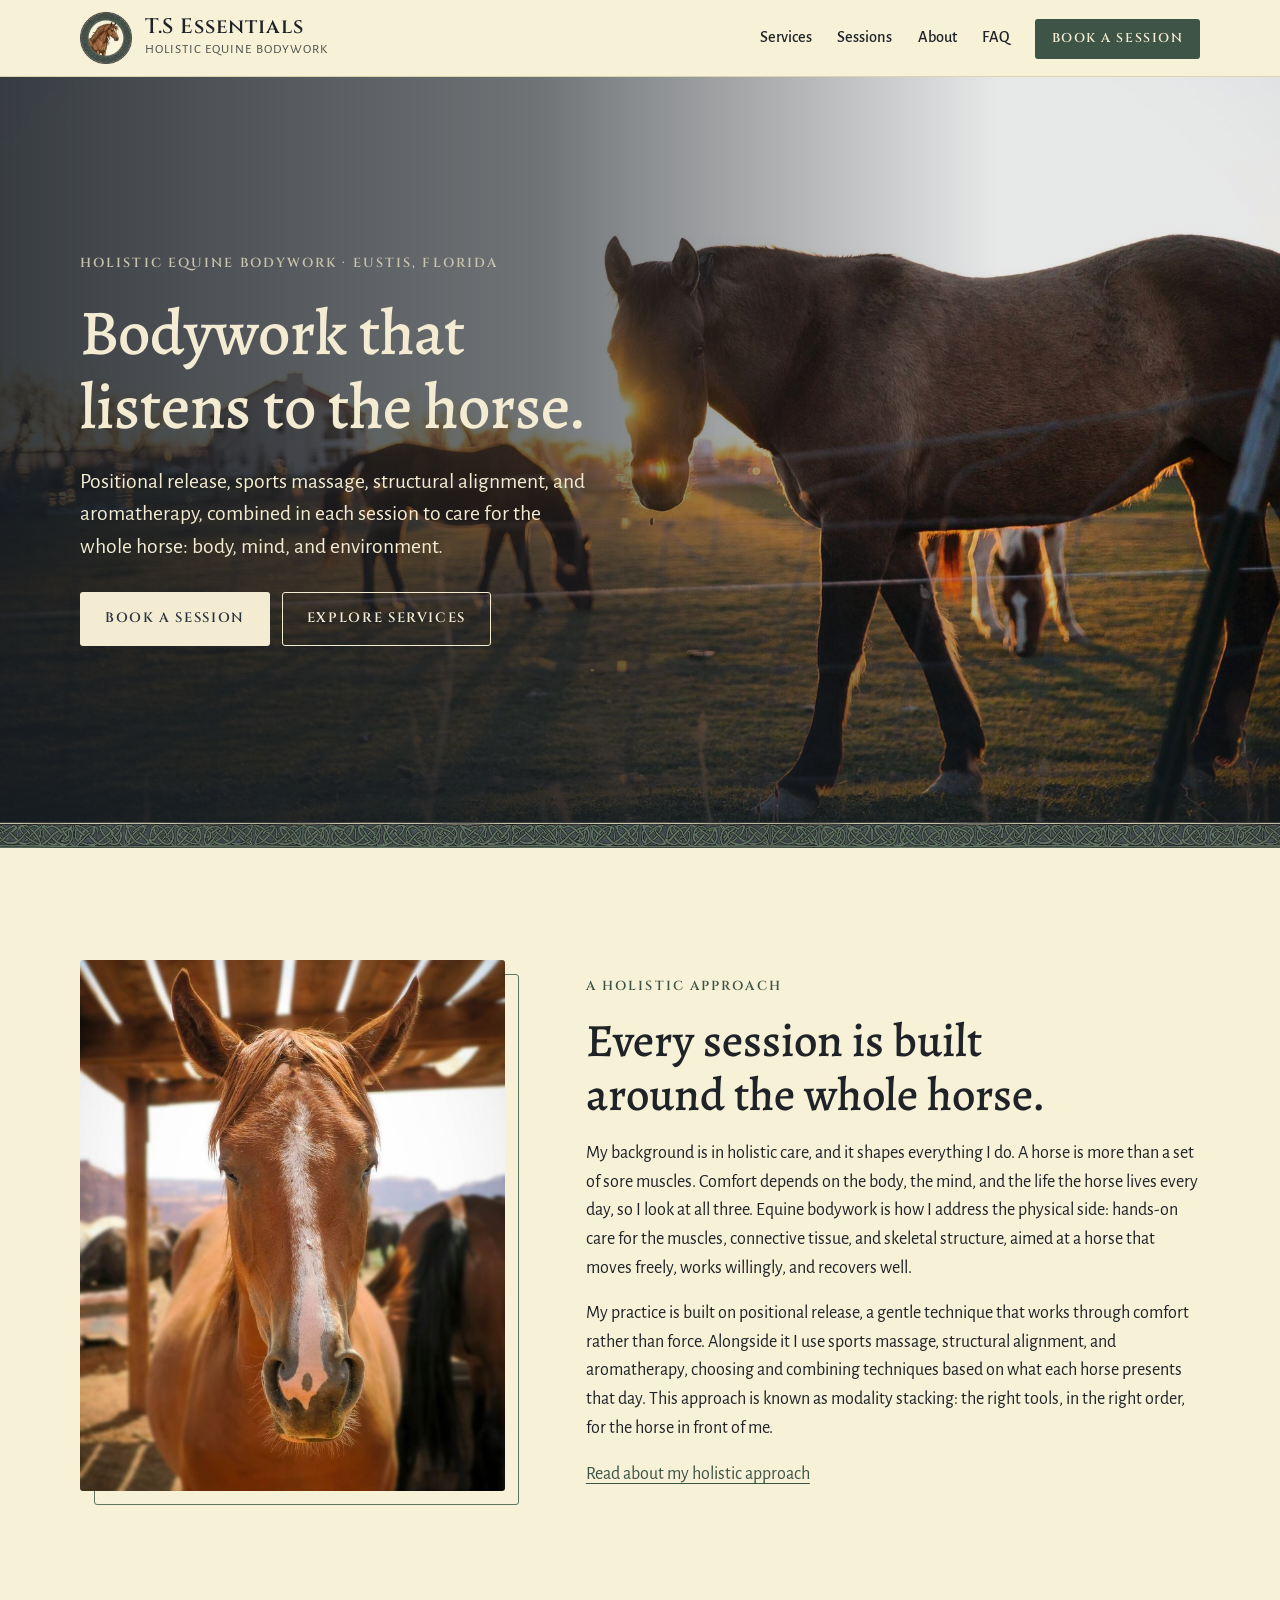
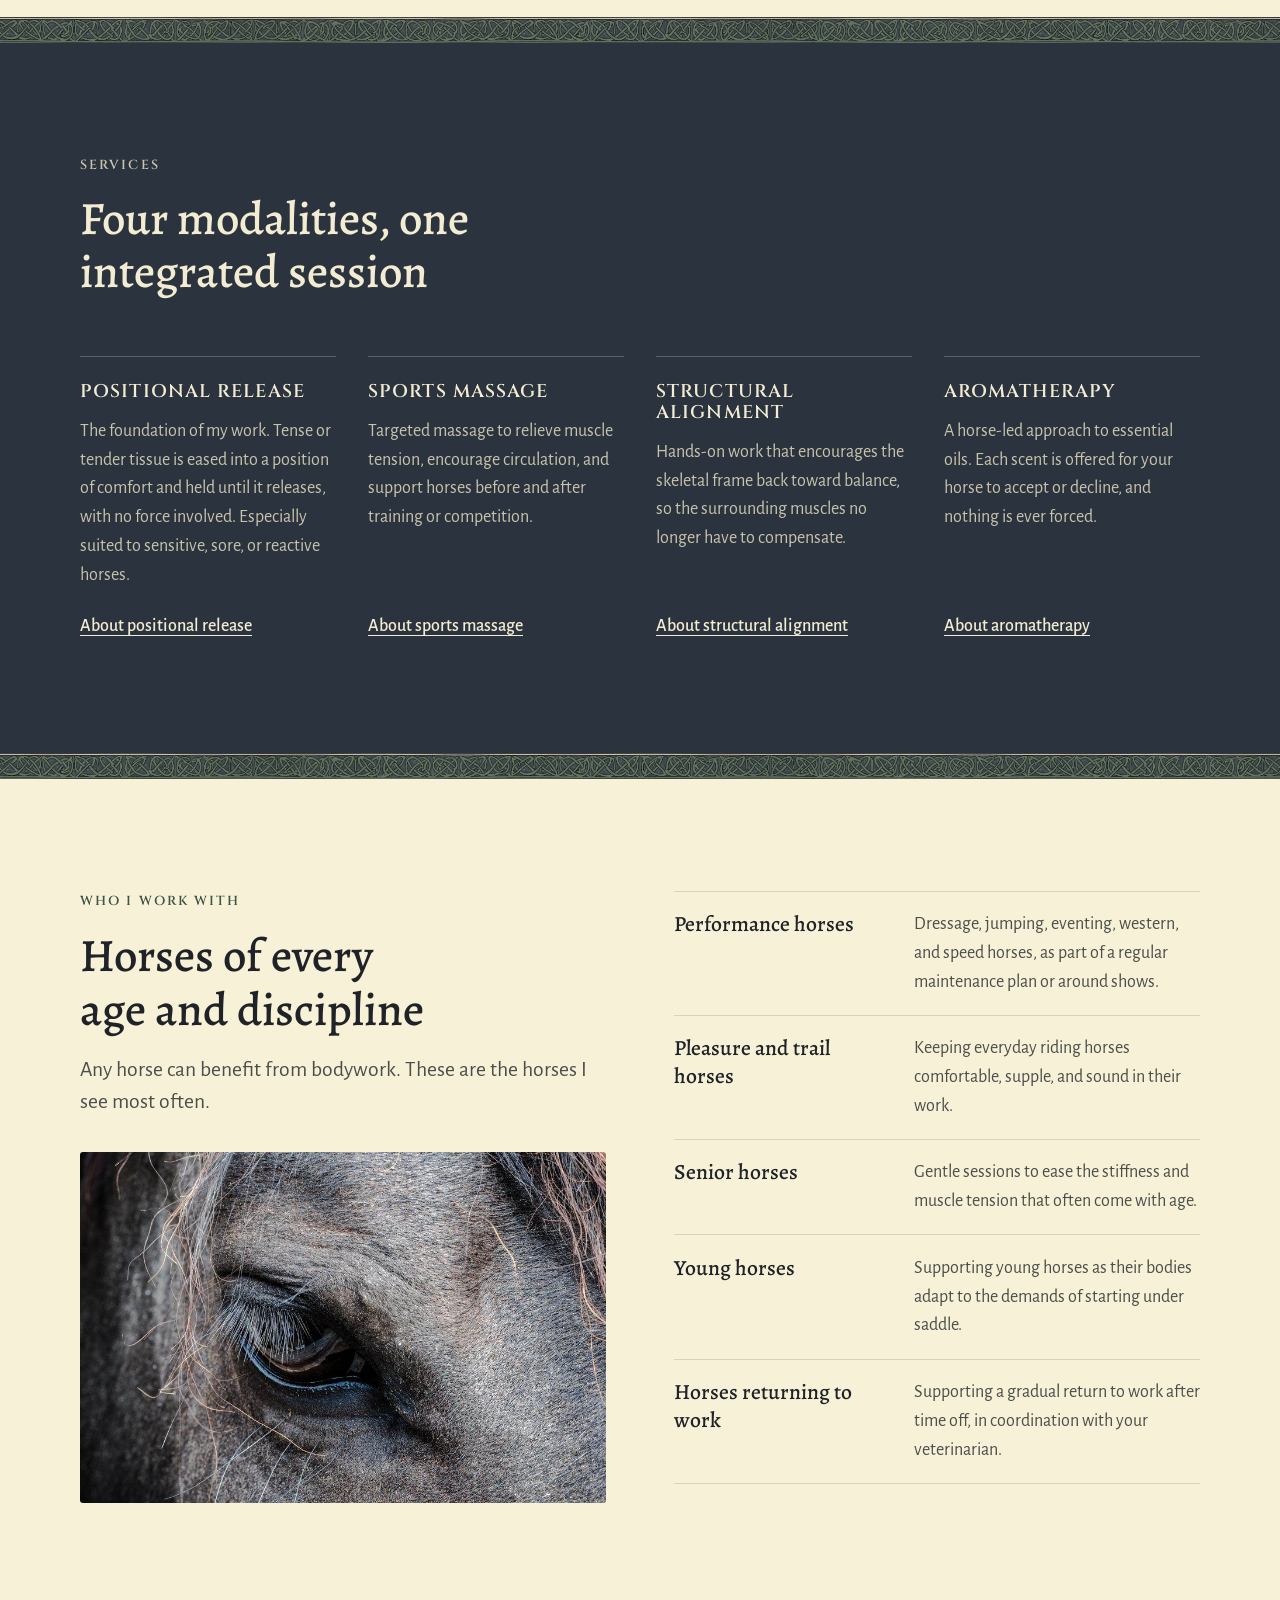
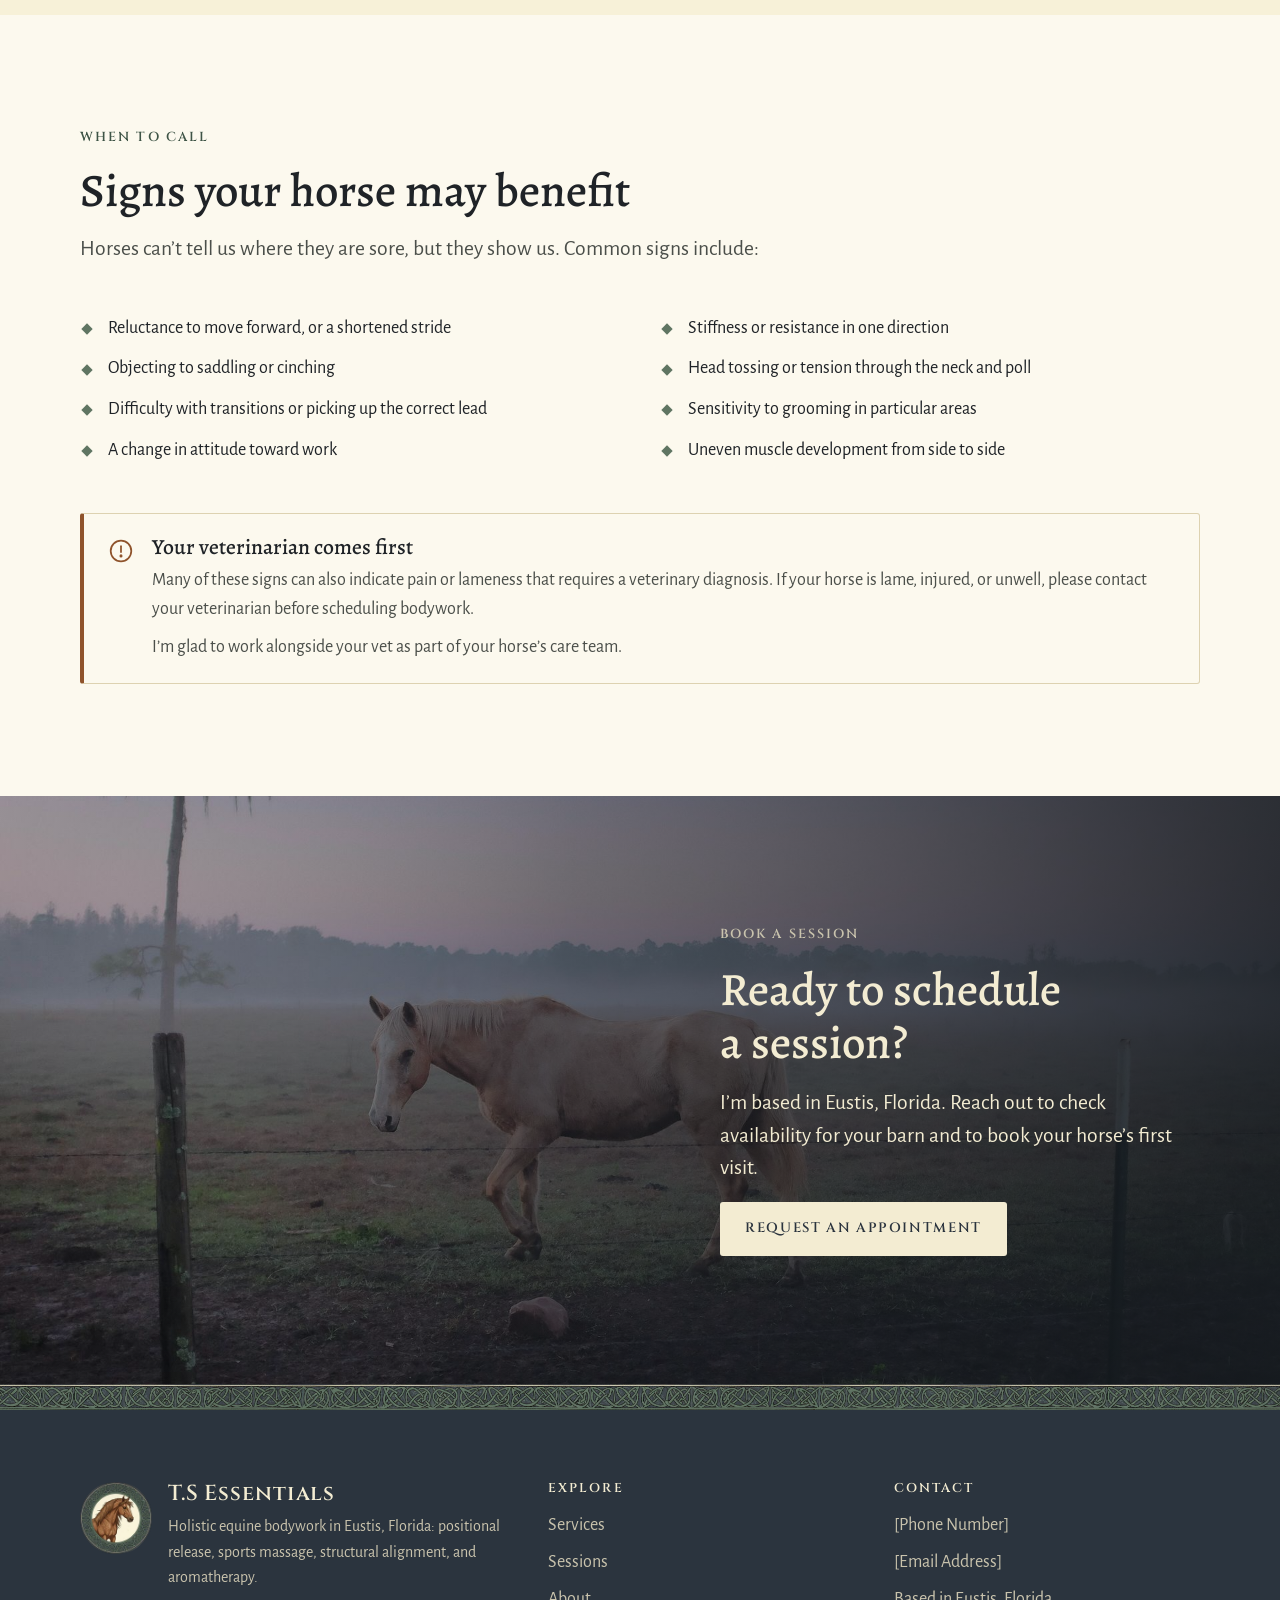
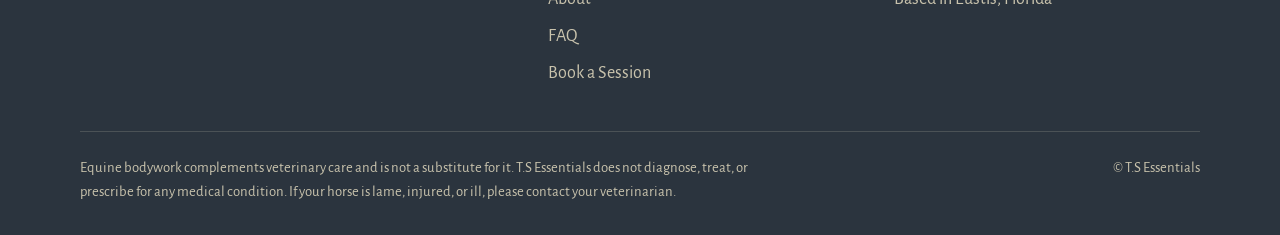
==== commit 14fdb30e: "Emphasize holistic approach and background across the site - Brand tagline, hero, and meta descripti" ====
--- a/ts-essentials-website/index.html
+++ b/ts-essentials-website/index.html
@@ -3,13 +3,13 @@
 <head>
 <meta charset="utf-8">
 <meta name="viewport" content="width=device-width, initial-scale=1, viewport-fit=cover">
-<title>T.S Essentials | Equine Bodywork in Eustis, Florida</title>
+<title>T.S Essentials | Holistic Equine Bodywork in Eustis, Florida</title>
 <meta name="claude:viewport-fit-sides" content="cover">
-<meta name="description" content="Equine bodywork in Eustis, Florida. Positional release, sports massage, structural alignment, and horse-led aromatherapy, combined in each session to suit your horse.">
+<meta name="description" content="Holistic equine bodywork in Eustis, Florida. Positional release, sports massage, structural alignment, and horse-led aromatherapy, combined in each session to suit your horse.">
 <meta property="og:type" content="website">
 <meta property="og:site_name" content="T.S Essentials">
-<meta property="og:title" content="T.S Essentials | Equine Bodywork in Eustis, Florida">
-<meta property="og:description" content="Equine bodywork in Eustis, Florida. Positional release, sports massage, structural alignment, and horse-led aromatherapy, combined in each session to suit your horse.">
+<meta property="og:title" content="T.S Essentials | Holistic Equine Bodywork in Eustis, Florida">
+<meta property="og:description" content="Holistic equine bodywork in Eustis, Florida. Positional release, sports massage, structural alignment, and horse-led aromatherapy, combined in each session to suit your horse.">
 <meta property="og:image" content="images/logo-full.jpg">
 <meta name="theme-color" content="#f7f1d8">
 <link rel="icon" type="image/png" href="images/favicon.png">
@@ -28,7 +28,7 @@
       <img src="images/emblem-small.webp" width="52" height="52" alt="">
       <span>
         <span class="brand__name">T.S Essentials</span>
-        <span class="brand__sub">Equine Bodywork</span>
+        <span class="brand__sub">Holistic Equine Bodywork</span>
       </span>
     </a>
     <button class="nav-toggle" type="button" aria-expanded="false" aria-controls="site-nav">Menu</button>
@@ -50,9 +50,9 @@
   <img class="hero__img" src="images/farm-sunset.jpg" srcset="images/farm-sunset-sm.jpg 900w, images/farm-sunset.jpg 1920w" sizes="100vw" alt="Horses grazing in a pasture at sunset" fetchpriority="high">
   <div class="wrap">
     <div class="hero__inner">
-      <p class="eyebrow">Equine bodywork &middot; Eustis, Florida</p>
+      <p class="eyebrow">Holistic equine bodywork &middot; Eustis, Florida</p>
       <h1>Bodywork that listens to the horse.</h1>
-      <p>Positional release, sports massage, structural alignment, and aromatherapy, combined in each session to meet your horse where they are.</p>
+      <p>Positional release, sports massage, structural alignment, and aromatherapy, combined in each session to care for the whole horse: body, mind, and environment.</p>
       <div class="actions">
         <a class="btn btn--light" href="contact.html">Book a session</a>
         <a class="btn btn--ghost" href="services.html">Explore services</a>
@@ -68,13 +68,13 @@
       <img src="images/chestnut-blaze.jpg" srcset="images/chestnut-blaze-sm.jpg 640w, images/chestnut-blaze.jpg 1100w" sizes="(max-width: 820px) 100vw, 40vw" width="1100" height="1650" alt="A chestnut horse with a white blaze looking out from a run-in shed" loading="lazy">
     </div>
     <div class="stack">
-      <p class="eyebrow">Whole-horse bodywork</p>
+      <p class="eyebrow">A holistic approach</p>
       <h2>Every session is built around the whole horse.</h2>
       <div class="prose">
-        <p>Equine bodywork is hands-on care for the horse&rsquo;s muscles, connective tissue, and skeletal structure. The goal is a horse that is comfortable in its own body: one that moves freely, works willingly, and recovers well.</p>
+        <p>My background is in holistic care, and it shapes everything I do. A horse is more than a set of sore muscles. Comfort depends on the body, the mind, and the life the horse lives every day, so I look at all three. Equine bodywork is how I address the physical side: hands-on care for the muscles, connective tissue, and skeletal structure, aimed at a horse that moves freely, works willingly, and recovers well.</p>
         <p>My practice is built on positional release, a gentle technique that works through comfort rather than force. Alongside it I use sports massage, structural alignment, and aromatherapy, choosing and combining techniques based on what each horse presents that day. This approach is known as modality stacking: the right tools, in the right order, for the horse in front of me.</p>
       </div>
-      <p><a href="services.html">Learn how each technique works</a></p>
+      <p><a href="services.html#holistic">Read about my holistic approach</a></p>
     </div>
   </div>
 </section>
@@ -181,7 +181,7 @@
         <img src="images/emblem-small.webp" width="72" height="72" alt="">
         <div>
           <span class="brand__name">T.S Essentials</span>
-          <p>Equine bodywork in Eustis, Florida: positional release, sports massage, structural alignment, and aromatherapy.</p>
+          <p>Holistic equine bodywork in Eustis, Florida: positional release, sports massage, structural alignment, and aromatherapy.</p>
         </div>
       </div>
       <div>
